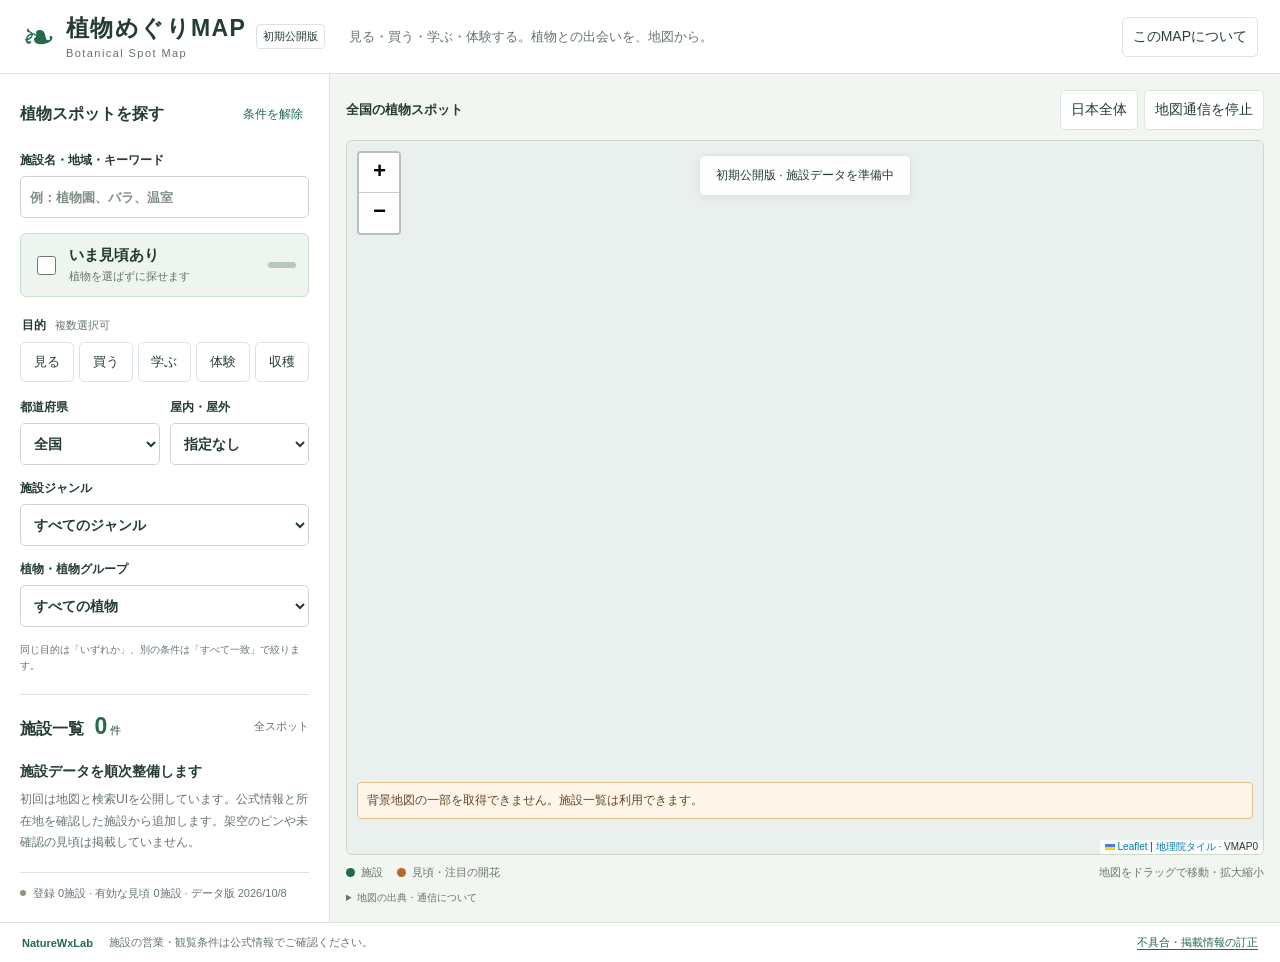
==== site/index.html @ b2788fd5 "Publish Botanical Spot Map initial search UI" ====
<!doctype html>
<html lang="ja">
<head>
  <meta charset="utf-8">
  <meta name="viewport" content="width=device-width, initial-scale=1">
  <meta name="referrer" content="no-referrer">
  <meta http-equiv="Content-Security-Policy" content="default-src 'self'; script-src 'self'; style-src 'self' 'unsafe-inline'; img-src 'self' data: https://cyberjapandata.gsi.go.jp; connect-src 'self'; object-src 'none'; base-uri 'none'; form-action 'none'; upgrade-insecure-requests">
  <title>植物めぐりMAP | Botanical Spot Map</title>
  <meta name="description" content="植物を見たい・買いたい・学びたい・体験したい場所を地図から探す、植物めぐりMAP。施設データを順次整備する初期公開版です。">
  <link rel="stylesheet" href="./vendor/leaflet.css">
  <link rel="stylesheet" href="./styles.css">
  <script src="./vendor/leaflet.js" defer></script>
  <script type="module" src="./app.mjs"></script>
</head>
<body>
  <a class="skip-link" href="#search">検索条件へ</a>
  <header class="header">
    <div class="brand"><span class="brand-icon" aria-hidden="true">❧</span><div><h1>植物めぐりMAP</h1><span class="english">Botanical Spot Map</span></div><span class="beta">初期公開版</span></div>
    <p class="tagline">見る・買う・学ぶ・体験する。植物との出会いを、地図から。</p>
    <button id="about-open" class="subtle">このMAPについて</button>
  </header>
  <main class="workspace">
    <aside class="sidebar" aria-label="検索と施設一覧">
      <form id="search" autocomplete="off">
        <div class="section-heading"><h2>植物スポットを探す</h2><button id="reset-filters" type="button" class="text-button">条件を解除</button></div>
        <label class="field">施設名・地域・キーワード<input id="query" type="search" placeholder="例：植物園、バラ、温室" maxlength="100"></label>
        <label class="peak-switch"><input id="peak" type="checkbox"><span><strong>いま見頃あり</strong><small>植物を選ばずに探せます</small></span><span class="switch-track" aria-hidden="true"></span></label>
        <fieldset class="purpose"><legend>目的 <span>複数選択可</span></legend><div class="purpose-options"><label><input type="checkbox" name="purpose" value="see"><span>見る</span></label><label><input type="checkbox" name="purpose" value="buy"><span>買う</span></label><label><input type="checkbox" name="purpose" value="learn"><span>学ぶ</span></label><label><input type="checkbox" name="purpose" value="experience"><span>体験</span></label><label><input type="checkbox" name="purpose" value="harvest"><span>収穫</span></label></div></fieldset>
        <div class="field-grid"><label class="field">都道府県<select id="prefecture"><option value="">全国</option></select></label><label class="field">屋内・屋外<select id="environment"><option value="">指定なし</option><option value="outdoor">屋外</option><option value="indoor">屋内（温室を含む）</option><option value="greenhouse">温室</option></select></label></div>
        <label class="field">施設ジャンル<select id="category"><option value="">すべてのジャンル</option></select></label>
        <label class="field">植物・植物グループ<select id="plant"><option value="">すべての植物</option></select></label>
        <p class="filter-hint">同じ目的は「いずれか」、別の条件は「すべて一致」で絞ります。</p>
      </form>
      <section class="results" aria-labelledby="result-heading"><div class="result-header"><h2 id="result-heading">施設一覧 <span id="result-count">0</span><small>件</small></h2><span id="conditions">全スポット</span></div><div id="result-list" aria-live="polite"><p>データを読み込んでいます。</p></div></section>
      <div class="data-status"><span class="status-dot" aria-hidden="true"></span><span id="data-status">公開データを確認中</span></div>
    </aside>
    <section class="map-section" aria-label="全国の植物スポット地図">
      <div class="map-toolbar"><span>全国の植物スポット</span><div><button id="show-japan" class="subtle">日本全体</button><button id="map-stop" class="subtle" aria-pressed="false">地図通信を停止</button></div></div>
      <div class="map-frame"><div id="map" aria-label="地図。矢印キーで移動し、プラス・マイナスで拡大縮小できます"></div><div id="map-message" class="map-message" role="status">施設データを準備しています</div><div id="map-error" class="map-error" role="status" hidden>背景地図の一部を取得できません。施設一覧は利用できます。</div></div>
      <div class="map-footer"><span class="legend"><i aria-hidden="true"></i>施設 <i class="peak-color" aria-hidden="true"></i>見頃・注目の開花</span><span>地図をドラッグで移動・拡大縮小</span></div>
      <details class="map-attribution"><summary>地図の出典・通信について</summary><p>背景地図：<a href="https://maps.gsi.go.jp/development/ichiran.html" target="_blank" rel="noopener noreferrer">地理院タイル（淡色地図）</a>。地図画像は国土地理院の配信先から読み込みます。配信先へIPアドレスや表示範囲に対応するタイル番号が伝わります。「地図通信を停止」で背景地図の読み込みを止められます。</p><p lang="en">Shoreline data is derived from: United States. National Imagery and Mapping Agency. "Vector Map Level 0 (VMAP0)." Bethesda, MD: Denver, CO: The Agency; USGS Information Services, 1997.</p></details>
    </section>
  </main>
  <footer class="footer"><span>NatureWxLab</span><span>施設の営業・観覧条件は公式情報でご確認ください。</span><a href="https://github.com/nature-wx-lab/botanical-spot-map/issues/new" target="_blank" rel="noopener noreferrer">不具合・掲載情報の訂正</a></footer>
  <dialog id="about"><div class="dialog-heading"><h2>植物めぐりMAPについて</h2><button id="about-close" class="subtle">閉じる</button></div><p>全国の、植物を見る・買う・学ぶ・体験する場所を探すMAPです。植物園だけでなく、専門店・直売所・体験施設なども順次登録します。</p><p><strong>現在は地図と検索UIの初期公開版です。施設・見頃データはまだ登録していません。</strong>掲載されていないことは、施設や見頃が存在しないという意味ではありません。</p><p>「いま見頃あり」は、植物・園内エリア・情報日・根拠・有効期限が確認された対象だけを検索します。季節の見頃と温室の注目の開花を扱い、例年の時期や予想を現在の見頃に置き換えません。見頃と営業中は別の情報です。</p><p>公表予想、例年の時期、イベント、情報の自動更新は今後の追加予定です。</p><h3>プライバシー</h3><p>この版は現在地の取得、会員登録、アクセス解析を行いません。検索条件をURLやブラウザの保存領域へ記録せず、検索語を外部へ送る処理はありません。ホスティング元のGitHubと背景地図の配信先には通常のWeb通信が発生します。</p><p>訂正はGitHub Issuesで受け付けます。投稿内容は公開されるため、個人の連絡先や非公開の所在地は書かないでください。</p><p><a href="https://github.com/nature-wx-lab/botanical-spot-map" target="_blank" rel="noopener noreferrer">GitHubリポジトリ・更新内容</a></p></dialog>
  <noscript><p class="noscript">地図と絞り込みにはJavaScriptが必要です。この版は施設データを準備中です。</p></noscript>
</body>
</html>
---- site/vendor/leaflet.css ----
/* required styles */

.leaflet-pane,
.leaflet-tile,
.leaflet-marker-icon,
.leaflet-marker-shadow,
.leaflet-tile-container,
.leaflet-pane > svg,
.leaflet-pane > canvas,
.leaflet-zoom-box,
.leaflet-image-layer,
.leaflet-layer {
	position: absolute;
	left: 0;
	top: 0;
	}
.leaflet-container {
	overflow: hidden;
	}
.leaflet-tile,
.leaflet-marker-icon,
.leaflet-marker-shadow {
	-webkit-user-select: none;
	   -moz-user-select: none;
	        user-select: none;
	  -webkit-user-drag: none;
	}
/* Prevents IE11 from highlighting tiles in blue */
.leaflet-tile::selection {
	background: transparent;
}
/* Safari renders non-retina tile on retina better with this, but Chrome is worse */
.leaflet-safari .leaflet-tile {
	image-rendering: -webkit-optimize-contrast;
	}
/* hack that prevents hw layers "stretching" when loading new tiles */
.leaflet-safari .leaflet-tile-container {
	width: 1600px;
	height: 1600px;
	-webkit-transform-origin: 0 0;
	}
.leaflet-marker-icon,
.leaflet-marker-shadow {
	display: block;
	}
/* .leaflet-container svg: reset svg max-width decleration shipped in Joomla! (joomla.org) 3.x */
/* .leaflet-container img: map is broken in FF if you have max-width: 100% on tiles */
.leaflet-container .leaflet-overlay-pane svg {
	max-width: none !important;
	max-height: none !important;
	}
.leaflet-container .leaflet-marker-pane img,
.leaflet-container .leaflet-shadow-pane img,
.leaflet-container .leaflet-tile-pane img,
.leaflet-container img.leaflet-image-layer,
.leaflet-container .leaflet-tile {
	max-width: none !important;
	max-height: none !important;
	width: auto;
	padding: 0;
	}

.leaflet-container img.leaflet-tile {
	/* See: https://bugs.chromium.org/p/chromium/issues/detail?id=600120 */
	mix-blend-mode: plus-lighter;
}

.leaflet-container.leaflet-touch-zoom {
	-ms-touch-action: pan-x pan-y;
	touch-action: pan-x pan-y;
	}
.leaflet-container.leaflet-touch-drag {
	-ms-touch-action: pinch-zoom;
	/* Fallback for FF which doesn't support pinch-zoom */
	touch-action: none;
	touch-action: pinch-zoom;
}
.leaflet-container.leaflet-touch-drag.leaflet-touch-zoom {
	-ms-touch-action: none;
	touch-action: none;
}
.leaflet-container {
	-webkit-tap-highlight-color: transparent;
}
.leaflet-container a {
	-webkit-tap-highlight-color: rgba(51, 181, 229, 0.4);
}
.leaflet-tile {
	filter: inherit;
	visibility: hidden;
	}
.leaflet-tile-loaded {
	visibility: inherit;
	}
.leaflet-zoom-box {
	width: 0;
	height: 0;
	-moz-box-sizing: border-box;
	     box-sizing: border-box;
	z-index: 800;
	}
/* workaround for https://bugzilla.mozilla.org/show_bug.cgi?id=888319 */
.leaflet-overlay-pane svg {
	-moz-user-select: none;
	}

.leaflet-pane         { z-index: 400; }

.leaflet-tile-pane    { z-index: 200; }
.leaflet-overlay-pane { z-index: 400; }
.leaflet-shadow-pane  { z-index: 500; }
.leaflet-marker-pane  { z-index: 600; }
.leaflet-tooltip-pane   { z-index: 650; }
.leaflet-popup-pane   { z-index: 700; }

.leaflet-map-pane canvas { z-index: 100; }
.leaflet-map-pane svg    { z-index: 200; }

.leaflet-vml-shape {
	width: 1px;
	height: 1px;
	}
.lvml {
	behavior: url(#default#VML);
	display: inline-block;
	position: absolute;
	}


/* control positioning */

.leaflet-control {
	position: relative;
	z-index: 800;
	pointer-events: visiblePainted; /* IE 9-10 doesn't have auto */
	pointer-events: auto;
	}
.leaflet-top,
.leaflet-bottom {
	position: absolute;
	z-index: 1000;
	pointer-events: none;
	}
.leaflet-top {
	top: 0;
	}
.leaflet-right {
	right: 0;
	}
.leaflet-bottom {
	bottom: 0;
	}
.leaflet-left {
	left: 0;
	}
.leaflet-control {
	float: left;
	clear: both;
	}
.leaflet-right .leaflet-control {
	float: right;
	}
.leaflet-top .leaflet-control {
	margin-top: 10px;
	}
.leaflet-bottom .leaflet-control {
	margin-bottom: 10px;
	}
.leaflet-left .leaflet-control {
	margin-left: 10px;
	}
.leaflet-right .leaflet-control {
	margin-right: 10px;
	}


/* zoom and fade animations */

.leaflet-fade-anim .leaflet-popup {
	opacity: 0;
	-webkit-transition: opacity 0.2s linear;
	   -moz-transition: opacity 0.2s linear;
	        transition: opacity 0.2s linear;
	}
.leaflet-fade-anim .leaflet-map-pane .leaflet-popup {
	opacity: 1;
	}
.leaflet-zoom-animated {
	-webkit-transform-origin: 0 0;
	    -ms-transform-origin: 0 0;
	        transform-origin: 0 0;
	}
svg.leaflet-zoom-animated {
	will-change: transform;
}

.leaflet-zoom-anim .leaflet-zoom-animated {
	-webkit-transition: -webkit-transform 0.25s cubic-bezier(0,0,0.25,1);
	   -moz-transition:    -moz-transform 0.25s cubic-bezier(0,0,0.25,1);
	        transition:         transform 0.25s cubic-bezier(0,0,0.25,1);
	}
.leaflet-zoom-anim .leaflet-tile,
.leaflet-pan-anim .leaflet-tile {
	-webkit-transition: none;
	   -moz-transition: none;
	        transition: none;
	}

.leaflet-zoom-anim .leaflet-zoom-hide {
	visibility: hidden;
	}


/* cursors */

.leaflet-interactive {
	cursor: pointer;
	}
.leaflet-grab {
	cursor: -webkit-grab;
	cursor:    -moz-grab;
	cursor:         grab;
	}
.leaflet-crosshair,
.leaflet-crosshair .leaflet-interactive {
	cursor: crosshair;
	}
.leaflet-popup-pane,
.leaflet-control {
	cursor: auto;
	}
.leaflet-dragging .leaflet-grab,
.leaflet-dragging .leaflet-grab .leaflet-interactive,
.leaflet-dragging .leaflet-marker-draggable {
	cursor: move;
	cursor: -webkit-grabbing;
	cursor:    -moz-grabbing;
	cursor:         grabbing;
	}

/* marker & overlays interactivity */
.leaflet-marker-icon,
.leaflet-marker-shadow,
.leaflet-image-layer,
.leaflet-pane > svg path,
.leaflet-tile-container {
	pointer-events: none;
	}

.leaflet-marker-icon.leaflet-interactive,
.leaflet-image-layer.leaflet-interactive,
.leaflet-pane > svg path.leaflet-interactive,
svg.leaflet-image-layer.leaflet-interactive path {
	pointer-events: visiblePainted; /* IE 9-10 doesn't have auto */
	pointer-events: auto;
	}

/* visual tweaks */

.leaflet-container {
	background: #ddd;
	outline-offset: 1px;
	}
.leaflet-container a {
	color: #0078A8;
	}
.leaflet-zoom-box {
	border: 2px dotted #38f;
	background: rgba(255,255,255,0.5);
	}


/* general typography */
.leaflet-container {
	font-family: "Helvetica Neue", Arial, Helvetica, sans-serif;
	font-size: 12px;
	font-size: 0.75rem;
	line-height: 1.5;
	}


/* general toolbar styles */

.leaflet-bar {
	box-shadow: 0 1px 5px rgba(0,0,0,0.65);
	border-radius: 4px;
	}
.leaflet-bar a {
	background-color: #fff;
	border-bottom: 1px solid #ccc;
	width: 26px;
	height: 26px;
	line-height: 26px;
	display: block;
	text-align: center;
	text-decoration: none;
	color: black;
	}
.leaflet-bar a,
.leaflet-control-layers-toggle {
	background-position: 50% 50%;
	background-repeat: no-repeat;
	display: block;
	}
.leaflet-bar a:hover,
.leaflet-bar a:focus {
	background-color: #f4f4f4;
	}
.leaflet-bar a:first-child {
	border-top-left-radius: 4px;
	border-top-right-radius: 4px;
	}
.leaflet-bar a:last-child {
	border-bottom-left-radius: 4px;
	border-bottom-right-radius: 4px;
	border-bottom: none;
	}
.leaflet-bar a.leaflet-disabled {
	cursor: default;
	background-color: #f4f4f4;
	color: #bbb;
	}

.leaflet-touch .leaflet-bar a {
	width: 30px;
	height: 30px;
	line-height: 30px;
	}
.leaflet-touch .leaflet-bar a:first-child {
	border-top-left-radius: 2px;
	border-top-right-radius: 2px;
	}
.leaflet-touch .leaflet-bar a:last-child {
	border-bottom-left-radius: 2px;
	border-bottom-right-radius: 2px;
	}

/* zoom control */

.leaflet-control-zoom-in,
.leaflet-control-zoom-out {
	font: bold 18px 'Lucida Console', Monaco, monospace;
	text-indent: 1px;
	}

.leaflet-touch .leaflet-control-zoom-in, .leaflet-touch .leaflet-control-zoom-out  {
	font-size: 22px;
	}


/* layers control */

.leaflet-control-layers {
	box-shadow: 0 1px 5px rgba(0,0,0,0.4);
	background: #fff;
	border-radius: 5px;
	}
.leaflet-control-layers-toggle {
	background-image: url(images/layers.png);
	width: 36px;
	height: 36px;
	}
.leaflet-retina .leaflet-control-layers-toggle {
	background-image: url(images/layers-2x.png);
	background-size: 26px 26px;
	}
.leaflet-touch .leaflet-control-layers-toggle {
	width: 44px;
	height: 44px;
	}
.leaflet-control-layers .leaflet-control-layers-list,
.leaflet-control-layers-expanded .leaflet-control-layers-toggle {
	display: none;
	}
.leaflet-control-layers-expanded .leaflet-control-layers-list {
	display: block;
	position: relative;
	}
.leaflet-control-layers-expanded {
	padding: 6px 10px 6px 6px;
	color: #333;
	background: #fff;
	}
.leaflet-control-layers-scrollbar {
	overflow-y: scroll;
	overflow-x: hidden;
	padding-right: 5px;
	}
.leaflet-control-layers-selector {
	margin-top: 2px;
	position: relative;
	top: 1px;
	}
.leaflet-control-layers label {
	display: block;
	font-size: 13px;
	font-size: 1.08333em;
	}
.leaflet-control-layers-separator {
	height: 0;
	border-top: 1px solid #ddd;
	margin: 5px -10px 5px -6px;
	}

/* Default icon URLs */
.leaflet-default-icon-path { /* used only in path-guessing heuristic, see L.Icon.Default */
	background-image: url(images/marker-icon.png);
	}


/* attribution and scale controls */

.leaflet-container .leaflet-control-attribution {
	background: #fff;
	background: rgba(255, 255, 255, 0.8);
	margin: 0;
	}
.leaflet-control-attribution,
.leaflet-control-scale-line {
	padding: 0 5px;
	color: #333;
	line-height: 1.4;
	}
.leaflet-control-attribution a {
	text-decoration: none;
	}
.leaflet-control-attribution a:hover,
.leaflet-control-attribution a:focus {
	text-decoration: underline;
	}
.leaflet-attribution-flag {
	display: inline !important;
	vertical-align: baseline !important;
	width: 1em;
	height: 0.6669em;
	}
.leaflet-left .leaflet-control-scale {
	margin-left: 5px;
	}
.leaflet-bottom .leaflet-control-scale {
	margin-bottom: 5px;
	}
.leaflet-control-scale-line {
	border: 2px solid #777;
	border-top: none;
	line-height: 1.1;
	padding: 2px 5px 1px;
	white-space: nowrap;
	-moz-box-sizing: border-box;
	     box-sizing: border-box;
	background: rgba(255, 255, 255, 0.8);
	text-shadow: 1px 1px #fff;
	}
.leaflet-control-scale-line:not(:first-child) {
	border-top: 2px solid #777;
	border-bottom: none;
	margin-top: -2px;
	}
.leaflet-control-scale-line:not(:first-child):not(:last-child) {
	border-bottom: 2px solid #777;
	}

.leaflet-touch .leaflet-control-attribution,
.leaflet-touch .leaflet-control-layers,
.leaflet-touch .leaflet-bar {
	box-shadow: none;
	}
.leaflet-touch .leaflet-control-layers,
.leaflet-touch .leaflet-bar {
	border: 2px solid rgba(0,0,0,0.2);
	background-clip: padding-box;
	}


/* popup */

.leaflet-popup {
	position: absolute;
	text-align: center;
	margin-bottom: 20px;
	}
.leaflet-popup-content-wrapper {
	padding: 1px;
	text-align: left;
	border-radius: 12px;
	}
.leaflet-popup-content {
	margin: 13px 24px 13px 20px;
	line-height: 1.3;
	font-size: 13px;
	font-size: 1.08333em;
	min-height: 1px;
	}
.leaflet-popup-content p {
	margin: 17px 0;
	margin: 1.3em 0;
	}
.leaflet-popup-tip-container {
	width: 40px;
	height: 20px;
	position: absolute;
	left: 50%;
	margin-top: -1px;
	margin-left: -20px;
	overflow: hidden;
	pointer-events: none;
	}
.leaflet-popup-tip {
	width: 17px;
	height: 17px;
	padding: 1px;

	margin: -10px auto 0;
	pointer-events: auto;

	-webkit-transform: rotate(45deg);
	   -moz-transform: rotate(45deg);
	    -ms-transform: rotate(45deg);
	        transform: rotate(45deg);
	}
.leaflet-popup-content-wrapper,
.leaflet-popup-tip {
	background: white;
	color: #333;
	box-shadow: 0 3px 14px rgba(0,0,0,0.4);
	}
.leaflet-container a.leaflet-popup-close-button {
	position: absolute;
	top: 0;
	right: 0;
	border: none;
	text-align: center;
	width: 24px;
	height: 24px;
	font: 16px/24px Tahoma, Verdana, sans-serif;
	color: #757575;
	text-decoration: none;
	background: transparent;
	}
.leaflet-container a.leaflet-popup-close-button:hover,
.leaflet-container a.leaflet-popup-close-button:focus {
	color: #585858;
	}
.leaflet-popup-scrolled {
	overflow: auto;
	}

.leaflet-oldie .leaflet-popup-content-wrapper {
	-ms-zoom: 1;
	}
.leaflet-oldie .leaflet-popup-tip {
	width: 24px;
	margin: 0 auto;

	-ms-filter: "progid:DXImageTransform.Microsoft.Matrix(M11=0.70710678, M12=0.70710678, M21=-0.70710678, M22=0.70710678)";
	filter: progid:DXImageTransform.Microsoft.Matrix(M11=0.70710678, M12=0.70710678, M21=-0.70710678, M22=0.70710678);
	}

.leaflet-oldie .leaflet-control-zoom,
.leaflet-oldie .leaflet-control-layers,
.leaflet-oldie .leaflet-popup-content-wrapper,
.leaflet-oldie .leaflet-popup-tip {
	border: 1px solid #999;
	}


/* div icon */

.leaflet-div-icon {
	background: #fff;
	border: 1px solid #666;
	}


/* Tooltip */
/* Base styles for the element that has a tooltip */
.leaflet-tooltip {
	position: absolute;
	padding: 6px;
	background-color: #fff;
	border: 1px solid #fff;
	border-radius: 3px;
	color: #222;
	white-space: nowrap;
	-webkit-user-select: none;
	-moz-user-select: none;
	-ms-user-select: none;
	user-select: none;
	pointer-events: none;
	box-shadow: 0 1px 3px rgba(0,0,0,0.4);
	}
.leaflet-tooltip.leaflet-interactive {
	cursor: pointer;
	pointer-events: auto;
	}
.leaflet-tooltip-top:before,
.leaflet-tooltip-bottom:before,
.leaflet-tooltip-left:before,
.leaflet-tooltip-right:before {
	position: absolute;
	pointer-events: none;
	border: 6px solid transparent;
	background: transparent;
	content: "";
	}

/* Directions */

.leaflet-tooltip-bottom {
	margin-top: 6px;
}
.leaflet-tooltip-top {
	margin-top: -6px;
}
.leaflet-tooltip-bottom:before,
.leaflet-tooltip-top:before {
	left: 50%;
	margin-left: -6px;
	}
.leaflet-tooltip-top:before {
	bottom: 0;
	margin-bottom: -12px;
	border-top-color: #fff;
	}
.leaflet-tooltip-bottom:before {
	top: 0;
	margin-top: -12px;
	margin-left: -6px;
	border-bottom-color: #fff;
	}
.leaflet-tooltip-left {
	margin-left: -6px;
}
.leaflet-tooltip-right {
	margin-left: 6px;
}
.leaflet-tooltip-left:before,
.leaflet-tooltip-right:before {
	top: 50%;
	margin-top: -6px;
	}
.leaflet-tooltip-left:before {
	right: 0;
	margin-right: -12px;
	border-left-color: #fff;
	}
.leaflet-tooltip-right:before {
	left: 0;
	margin-left: -12px;
	border-right-color: #fff;
	}

/* Printing */

@media print {
	/* Prevent printers from removing background-images of controls. */
	.leaflet-control {
		-webkit-print-color-adjust: exact;
		print-color-adjust: exact;
		}
	}
---- site/styles.css ----
:root{color-scheme:light;--ink:#253c32;--muted:#65756c;--green:#226a4a;--line:#dce5dd;--paper:#fff;--pale:#f2f6f1;--peak:#b96925;font-family:-apple-system,BlinkMacSystemFont,"Segoe UI","Noto Sans JP",sans-serif;font-size:14px}*{box-sizing:border-box}body{margin:0;color:var(--ink);background:var(--pale)}button,input,select{font:inherit}button,a,input,select,summary{touch-action:manipulation}button{cursor:pointer}a{color:var(--green);text-underline-offset:3px}:focus-visible{outline:3px solid #c68b3c;outline-offset:3px}.header{display:flex;align-items:center;gap:24px;padding:13px 22px;background:var(--paper);border-bottom:1px solid var(--line)}.brand{display:flex;align-items:center;gap:10px;white-space:nowrap}.brand-icon{font-size:40px;color:var(--green);line-height:1}h1{font-size:23px;margin:0;letter-spacing:.06em}.english{font-size:11px;letter-spacing:.13em;color:var(--muted)}.beta{border:1px solid var(--line);border-radius:4px;padding:4px 6px;font-size:11px}.tagline{margin:0;font-size:13px;color:var(--muted);flex:1}.subtle{border:1px solid var(--line);border-radius:5px;background:#fff;color:var(--ink);padding:9px 10px;min-height:40px;white-space:nowrap}.subtle:hover{background:var(--pale)}.workspace{display:grid;grid-template-columns:330px minmax(0,1fr);min-height:calc(100dvh - 116px)}.sidebar{background:#fff;border-right:1px solid var(--line);padding:20px;min-width:0}.section-heading{display:flex;align-items:center;justify-content:space-between;margin-bottom:18px}h2{font-size:16px;margin:0}.text-button{background:none;border:none;color:var(--green);font-size:12px;padding:6px;min-height:40px}.field{display:flex;flex-direction:column;gap:7px;font-size:12px;font-weight:600;margin-bottom:15px}input[type=search],select{width:100%;min-height:42px;border:1px solid #cbd7cd;border-radius:5px;background:#fff;padding:9px;color:var(--ink);font-size:14px}input::placeholder{color:#819087;font-size:13px}.peak-switch{display:flex;gap:10px;align-items:center;padding:12px;background:#edf5ee;border:1px solid #c9decf;border-radius:6px;cursor:pointer;margin:2px 0 20px}.peak-switch input{width:19px;height:19px;accent-color:var(--green)}.peak-switch strong{font-size:15px}.peak-switch small{display:block;margin-top:4px;color:var(--muted);font-size:11px}.switch-track{margin-left:auto;width:28px;height:6px;border-radius:3px;background:#b6c8b9}.peak-switch:has(input:checked){border-color:var(--green)}.peak-switch:has(input:checked) .switch-track{background:var(--green)}fieldset{border:0;padding:0;margin:0 0 17px}legend{font-size:12px;font-weight:600;margin-bottom:8px}legend span{color:var(--muted);font-weight:400;font-size:11px;margin-left:6px}.purpose-options{display:grid;grid-template-columns:repeat(5,1fr);gap:5px}.purpose-options label{position:relative;cursor:pointer}.purpose-options input{position:absolute;opacity:0;inset:0;width:100%;height:100%;margin:0}.purpose-options span{display:grid;place-items:center;border:1px solid var(--line);border-radius:5px;min-height:40px;font-size:13px}.purpose-options input:checked+span{background:var(--green);border-color:var(--green);color:#fff}.purpose-options input:focus-visible+span{outline:3px solid #c68b3c;outline-offset:2px}.field-grid{display:grid;grid-template-columns:1fr 1fr;gap:10px}.filter-hint{font-size:10px;line-height:1.6;color:var(--muted);margin:0 0 20px}.results{border-top:1px solid var(--line);padding-top:18px}.result-header{display:flex;align-items:center;justify-content:space-between;gap:10px}.result-header h2{white-space:nowrap}.result-header h2 span{font-size:23px;color:var(--green);margin-left:6px}.result-header h2 small{font-size:11px;font-weight:400;margin-left:3px}#conditions{font-size:11px;color:var(--muted);text-align:right}.empty{padding:23px 0 18px}.empty h3{font-size:14px;margin:0 0 8px}.empty p{font-size:12px;line-height:1.8;color:var(--muted);margin:0}.data-status{display:flex;gap:7px;align-items:flex-start;font-size:11px;color:var(--muted);line-height:1.6;padding-top:12px;border-top:1px solid var(--line)}.status-dot{width:6px;height:6px;border-radius:50%;background:#889980;flex-shrink:0;margin-top:5px}.map-section{display:flex;flex-direction:column;min-width:0;padding:16px}.map-toolbar{display:flex;align-items:center;justify-content:space-between;margin-bottom:10px;gap:8px}.map-toolbar>span{font-size:13px;font-weight:600}.map-toolbar>div{display:flex;gap:6px}.map-frame{position:relative;border:1px solid #ccd9cd;border-radius:6px;overflow:hidden;flex:1;min-height:460px}#map{height:100%;width:100%;position:absolute;inset:0;background:#e9f0ed}.map-message{position:absolute;top:14px;left:50%;transform:translateX(-50%);z-index:450;background:rgba(255,255,255,.96);padding:10px 16px;border:1px solid var(--line);border-radius:5px;font-size:12px;box-shadow:0 2px 8px #253c3212;max-width:calc(100% - 115px);text-align:center;pointer-events:none;line-height:1.6}.map-error{position:absolute;bottom:35px;left:10px;right:10px;z-index:450;background:#fff6e9;color:#624524;padding:9px;font-size:12px;border:1px solid #e3c28e;border-radius:4px}.map-footer{display:flex;justify-content:space-between;gap:10px;font-size:11px;color:var(--muted);padding-top:10px}.legend{display:flex;align-items:center;gap:6px}.legend i{width:9px;height:9px;border-radius:50%;background:var(--green)}.legend i.peak-color{background:var(--peak);margin-left:8px}.map-attribution{font-size:10px;color:var(--muted);line-height:1.6;padding-top:10px}.map-attribution summary{cursor:pointer}.map-attribution p{margin:8px 0;overflow-wrap:anywhere}.footer{display:flex;align-items:center;gap:16px;padding:12px 22px;border-top:1px solid var(--line);background:#fff;font-size:11px;color:var(--muted)}.footer>span:first-child{font-weight:600;color:var(--green)}.footer a{margin-left:auto}.leaflet-control-zoom a{width:40px!important;height:40px!important;line-height:40px!important}.leaflet-control-attribution{font-size:10px!important}.leaflet-container{font-family:inherit}.spot-card{border-bottom:1px solid var(--line);padding:15px 0}.spot-card button{border:0;background:none;text-align:left;padding:0;color:var(--green);font-weight:600;font-size:15px;min-height:40px}.spot-card p{font-size:12px;line-height:1.6;margin:5px 0;color:var(--muted)}.spot-card a{font-size:12px}.spot-status{color:var(--peak)!important}dialog{width:min(570px,calc(100% - 32px));border:1px solid var(--line);border-radius:8px;padding:22px;max-height:85dvh;overflow:auto;color:var(--ink)}dialog::backdrop{background:#1a302580}.dialog-heading{display:flex;align-items:center;justify-content:space-between;gap:12px}dialog p{font-size:13px;line-height:1.85}dialog h3{font-size:15px}.skip-link{position:fixed;top:-100px;left:10px;z-index:2000;background:#fff;padding:10px}.skip-link:focus{top:10px}.noscript{padding:14px}[hidden]{display:none!important}@media(max-width:1000px){.header{gap:12px}.tagline{display:none}.header>#about-open{margin-left:auto}.workspace{grid-template-columns:300px minmax(0,1fr)}.sidebar{padding:16px}.map-footer{flex-wrap:wrap}}@media(max-width:700px){.header{padding:11px 12px;gap:7px;flex-wrap:wrap}h1{font-size:20px}.brand{gap:7px}.brand-icon{font-size:32px}.beta{font-size:10px}.header>#about-open{font-size:11px;padding:7px;min-height:36px}.workspace{display:flex;flex-direction:column;min-height:0}.sidebar{border-right:0;border-bottom:1px solid var(--line);padding:16px}.section-heading{margin-bottom:10px}.field{margin-bottom:12px}.peak-switch{margin-bottom:14px}.map-section{padding:12px;order:-1}.map-frame{height:42dvh;min-height:280px;flex:none}.map-message{font-size:11px;padding:8px 10px}.map-toolbar{margin-bottom:8px}.map-toolbar>span{font-size:12px}.map-toolbar button{font-size:11px;padding:7px;min-height:40px}.map-footer{font-size:10px}.map-footer>span:last-child{display:none}.map-attribution{padding-top:7px}.footer{padding:12px;gap:8px;flex-wrap:wrap;line-height:1.6}.footer a{margin-left:0}.footer>span:nth-child(2){flex-basis:100%;order:3}}@media(prefers-reduced-motion:reduce){*{scroll-behavior:auto!important}}
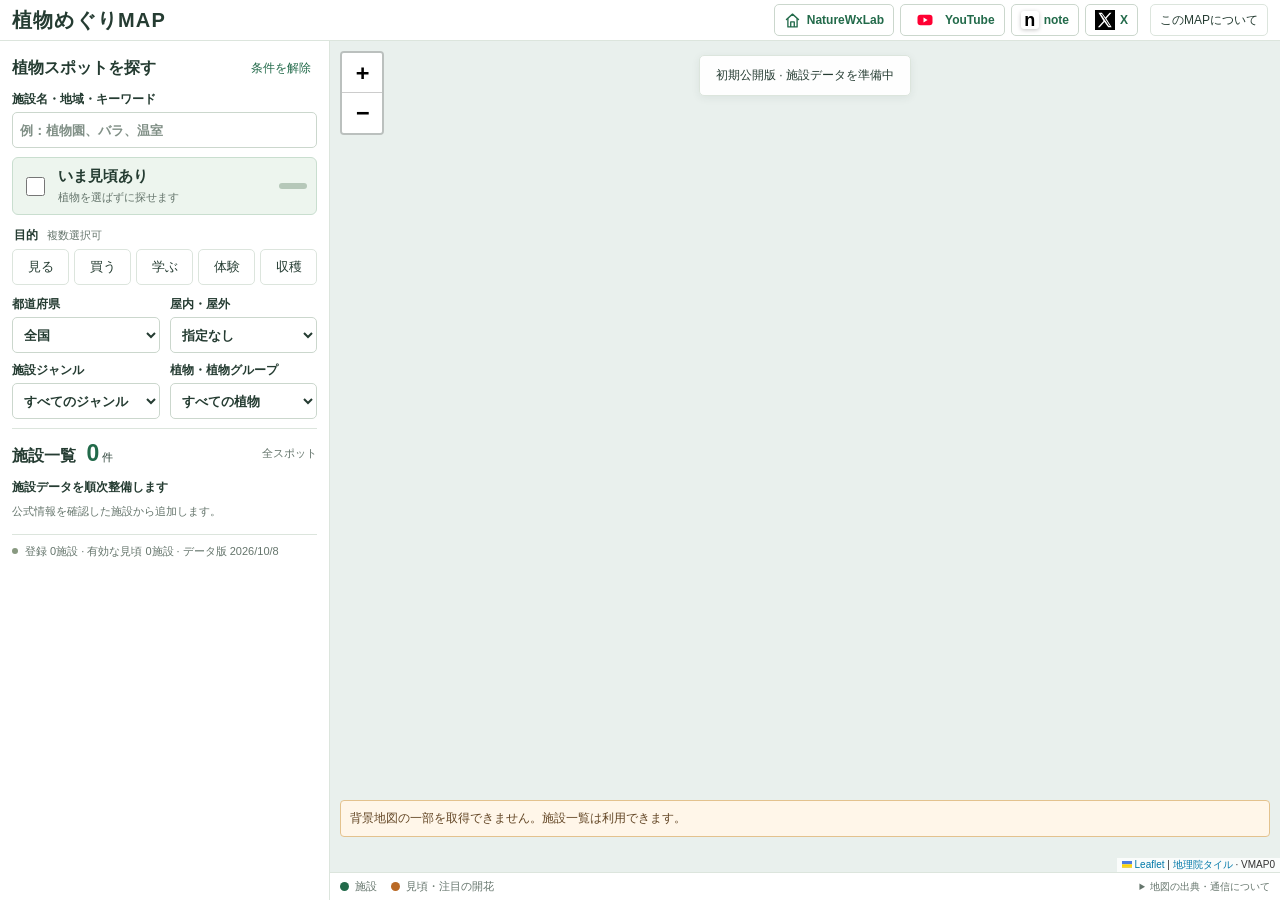
==== commit d90faa29: "Fit map to viewport and add compact official links" ====
--- a/site/index.html
+++ b/site/index.html
@@ -15,8 +15,40 @@
 <body>
   <a class="skip-link" href="#search">検索条件へ</a>
   <header class="header">
-    <div class="brand"><span class="brand-icon" aria-hidden="true">❧</span><div><h1>植物めぐりMAP</h1><span class="english">Botanical Spot Map</span></div><span class="beta">初期公開版</span></div>
-    <p class="tagline">見る・買う・学ぶ・体験する。植物との出会いを、地図から。</p>
+    <div class="brand"><h1>植物めぐりMAP</h1></div>
+    <nav class="network-links" aria-label="NatureWxLabの公式ホームページとSNS">
+      <a class="network-link home" href="https://naturewxlab.com/" aria-label="NatureWxLab公式ホームページへ戻る" title="NatureWxLab公式ホームページへ">
+        <span class="brand-home-icon" aria-hidden="true">
+          <svg viewBox="0 0 24 24" focusable="false">
+            <path d="M3.5 10.5 12 3l8.5 7.5"></path>
+            <path d="M5.5 9.5V21h13V9.5M9.5 21v-7h5v7"></path>
+          </svg>
+        </span>
+        <span class="network-label">NatureWxLab</span>
+      </a>
+      <a class="network-link youtube" href="https://www.youtube.com/@nature_wx_lab" target="_blank" rel="noopener noreferrer" aria-label="NatureWxLabのYouTube" title="YouTube">
+        <span class="sns-icon" aria-hidden="true">
+          <svg viewBox="0 0 24 24" focusable="false">
+            <rect x="2" y="5" width="20" height="14" rx="4" fill="#ff0033"></rect>
+            <path d="M10 8.8v6.4l5.4-3.2z" fill="#fff"></path>
+          </svg>
+        </span>
+        <span class="network-label">YouTube</span>
+      </a>
+      <a class="network-link note" href="https://note.com/nature_wx_lab" target="_blank" rel="noopener noreferrer" aria-label="NatureWxLabのnote" title="note">
+        <span class="sns-mark note-mark" aria-hidden="true">n</span>
+        <span class="network-label">note</span>
+      </a>
+      <a class="network-link x" href="https://x.com/nature_wx_lab" target="_blank" rel="noopener noreferrer" aria-label="NatureWxLabのX" title="X">
+        <span class="sns-mark x-mark" aria-hidden="true">
+          <svg viewBox="0 0 24 24" focusable="false">
+            <rect width="24" height="24" fill="#000"></rect>
+            <path d="M4.2 3.2h4.1l4.2 5.7 5-5.7h2.3l-6.2 7.1 6.4 10.5h-4.1l-4.6-6.4-5.6 6.4H3.4l6.8-7.7L4.2 3.2Zm3.0 1.7 9.6 14.2h1.1L8.3 4.9H7.2Z" fill="#fff"></path>
+          </svg>
+        </span>
+        <span class="network-label">X</span>
+      </a>
+    </nav>
     <button id="about-open" class="subtle">このMAPについて</button>
   </header>
   <main class="workspace">
@@ -27,22 +59,18 @@
         <label class="peak-switch"><input id="peak" type="checkbox"><span><strong>いま見頃あり</strong><small>植物を選ばずに探せます</small></span><span class="switch-track" aria-hidden="true"></span></label>
         <fieldset class="purpose"><legend>目的 <span>複数選択可</span></legend><div class="purpose-options"><label><input type="checkbox" name="purpose" value="see"><span>見る</span></label><label><input type="checkbox" name="purpose" value="buy"><span>買う</span></label><label><input type="checkbox" name="purpose" value="learn"><span>学ぶ</span></label><label><input type="checkbox" name="purpose" value="experience"><span>体験</span></label><label><input type="checkbox" name="purpose" value="harvest"><span>収穫</span></label></div></fieldset>
         <div class="field-grid"><label class="field">都道府県<select id="prefecture"><option value="">全国</option></select></label><label class="field">屋内・屋外<select id="environment"><option value="">指定なし</option><option value="outdoor">屋外</option><option value="indoor">屋内（温室を含む）</option><option value="greenhouse">温室</option></select></label></div>
-        <label class="field">施設ジャンル<select id="category"><option value="">すべてのジャンル</option></select></label>
-        <label class="field">植物・植物グループ<select id="plant"><option value="">すべての植物</option></select></label>
+        <div class="field-grid"><label class="field">施設ジャンル<select id="category"><option value="">すべてのジャンル</option></select></label><label class="field">植物・植物グループ<select id="plant"><option value="">すべての植物</option></select></label></div>
         <p class="filter-hint">同じ目的は「いずれか」、別の条件は「すべて一致」で絞ります。</p>
       </form>
       <section class="results" aria-labelledby="result-heading"><div class="result-header"><h2 id="result-heading">施設一覧 <span id="result-count">0</span><small>件</small></h2><span id="conditions">全スポット</span></div><div id="result-list" aria-live="polite"><p>データを読み込んでいます。</p></div></section>
       <div class="data-status"><span class="status-dot" aria-hidden="true"></span><span id="data-status">公開データを確認中</span></div>
     </aside>
     <section class="map-section" aria-label="全国の植物スポット地図">
-      <div class="map-toolbar"><span>全国の植物スポット</span><div><button id="show-japan" class="subtle">日本全体</button><button id="map-stop" class="subtle" aria-pressed="false">地図通信を停止</button></div></div>
       <div class="map-frame"><div id="map" aria-label="地図。矢印キーで移動し、プラス・マイナスで拡大縮小できます"></div><div id="map-message" class="map-message" role="status">施設データを準備しています</div><div id="map-error" class="map-error" role="status" hidden>背景地図の一部を取得できません。施設一覧は利用できます。</div></div>
-      <div class="map-footer"><span class="legend"><i aria-hidden="true"></i>施設 <i class="peak-color" aria-hidden="true"></i>見頃・注目の開花</span><span>地図をドラッグで移動・拡大縮小</span></div>
-      <details class="map-attribution"><summary>地図の出典・通信について</summary><p>背景地図：<a href="https://maps.gsi.go.jp/development/ichiran.html" target="_blank" rel="noopener noreferrer">地理院タイル（淡色地図）</a>。地図画像は国土地理院の配信先から読み込みます。配信先へIPアドレスや表示範囲に対応するタイル番号が伝わります。「地図通信を停止」で背景地図の読み込みを止められます。</p><p lang="en">Shoreline data is derived from: United States. National Imagery and Mapping Agency. "Vector Map Level 0 (VMAP0)." Bethesda, MD: Denver, CO: The Agency; USGS Information Services, 1997.</p></details>
+      <div class="map-footer"><span class="legend"><i aria-hidden="true"></i>施設 <i class="peak-color" aria-hidden="true"></i>見頃・注目の開花</span><details class="map-attribution"><summary>地図の出典・通信について</summary><p>背景地図：<a href="https://maps.gsi.go.jp/development/ichiran.html" target="_blank" rel="noopener noreferrer">地理院タイル（淡色地図）</a>。地図画像は国土地理院の配信先から読み込みます。配信先へIPアドレスや表示範囲に対応するタイル番号が伝わります。「地図通信を停止」で背景地図の読み込みを止められます。</p><p lang="en">Shoreline data is derived from: United States. National Imagery and Mapping Agency. "Vector Map Level 0 (VMAP0)." Bethesda, MD: Denver, CO: The Agency; USGS Information Services, 1997.</p></details></div>
     </section>
   </main>
-  <footer class="footer"><span>NatureWxLab</span><span>施設の営業・観覧条件は公式情報でご確認ください。</span><a href="https://github.com/nature-wx-lab/botanical-spot-map/issues/new" target="_blank" rel="noopener noreferrer">不具合・掲載情報の訂正</a></footer>
-  <dialog id="about"><div class="dialog-heading"><h2>植物めぐりMAPについて</h2><button id="about-close" class="subtle">閉じる</button></div><p>全国の、植物を見る・買う・学ぶ・体験する場所を探すMAPです。植物園だけでなく、専門店・直売所・体験施設なども順次登録します。</p><p><strong>現在は地図と検索UIの初期公開版です。施設・見頃データはまだ登録していません。</strong>掲載されていないことは、施設や見頃が存在しないという意味ではありません。</p><p>「いま見頃あり」は、植物・園内エリア・情報日・根拠・有効期限が確認された対象だけを検索します。季節の見頃と温室の注目の開花を扱い、例年の時期や予想を現在の見頃に置き換えません。見頃と営業中は別の情報です。</p><p>公表予想、例年の時期、イベント、情報の自動更新は今後の追加予定です。</p><h3>プライバシー</h3><p>この版は現在地の取得、会員登録、アクセス解析を行いません。検索条件をURLやブラウザの保存領域へ記録せず、検索語を外部へ送る処理はありません。ホスティング元のGitHubと背景地図の配信先には通常のWeb通信が発生します。</p><p>訂正はGitHub Issuesで受け付けます。投稿内容は公開されるため、個人の連絡先や非公開の所在地は書かないでください。</p><p><a href="https://github.com/nature-wx-lab/botanical-spot-map" target="_blank" rel="noopener noreferrer">GitHubリポジトリ・更新内容</a></p></dialog>
+  <dialog id="about"><div class="dialog-heading"><h2>植物めぐりMAPについて</h2><button id="about-close" class="subtle">閉じる</button></div><p>全国の、植物を見る・買う・学ぶ・体験する場所を探すMAPです。植物園だけでなく、専門店・直売所・体験施設なども順次登録します。</p><p><strong>現在は地図と検索UIの初期公開版です。施設・見頃データはまだ登録していません。</strong>掲載されていないことは、施設や見頃が存在しないという意味ではありません。</p><p>「いま見頃あり」は、植物・園内エリア・情報日・根拠・有効期限が確認された対象だけを検索します。季節の見頃と温室の注目の開花を扱い、例年の時期や予想を現在の見頃に置き換えません。見頃と営業中は別の情報です。</p><p>公表予想、例年の時期、イベント、情報の自動更新は今後の追加予定です。</p><h3>地図の操作</h3><div class="map-settings"><button id="show-japan" class="subtle">日本全体を表示</button><button id="map-stop" class="subtle" aria-pressed="false">地図通信を停止</button></div><h3>プライバシー</h3><p>この版は現在地の取得、会員登録、アクセス解析を行いません。検索条件をURLやブラウザの保存領域へ記録せず、検索語を外部へ送る処理はありません。ホスティング元のGitHubと背景地図の配信先には通常のWeb通信が発生します。</p><p>施設の営業・観覧条件は公式情報でご確認ください。</p><p><a href="https://github.com/nature-wx-lab/botanical-spot-map/issues/new" target="_blank" rel="noopener noreferrer">不具合・掲載情報の訂正</a>はGitHub Issuesで受け付けます。投稿内容は公開されるため、個人の連絡先や非公開の所在地は書かないでください。</p><p><a href="https://github.com/nature-wx-lab/botanical-spot-map" target="_blank" rel="noopener noreferrer">GitHubリポジトリ・更新内容</a></p></dialog>
   <noscript><p class="noscript">地図と絞り込みにはJavaScriptが必要です。この版は施設データを準備中です。</p></noscript>
 </body>
 </html>
--- a/site/styles.css
+++ b/site/styles.css
@@ -1 +1,58 @@
 :root{color-scheme:light;--ink:#253c32;--muted:#65756c;--green:#226a4a;--line:#dce5dd;--paper:#fff;--pale:#f2f6f1;--peak:#b96925;font-family:-apple-system,BlinkMacSystemFont,"Segoe UI","Noto Sans JP",sans-serif;font-size:14px}*{box-sizing:border-box}body{margin:0;color:var(--ink);background:var(--pale)}button,input,select{font:inherit}button,a,input,select,summary{touch-action:manipulation}button{cursor:pointer}a{color:var(--green);text-underline-offset:3px}:focus-visible{outline:3px solid #c68b3c;outline-offset:3px}.header{display:flex;align-items:center;gap:24px;padding:13px 22px;background:var(--paper);border-bottom:1px solid var(--line)}.brand{display:flex;align-items:center;gap:10px;white-space:nowrap}.brand-icon{font-size:40px;color:var(--green);line-height:1}h1{font-size:23px;margin:0;letter-spacing:.06em}.english{font-size:11px;letter-spacing:.13em;color:var(--muted)}.beta{border:1px solid var(--line);border-radius:4px;padding:4px 6px;font-size:11px}.tagline{margin:0;font-size:13px;color:var(--muted);flex:1}.subtle{border:1px solid var(--line);border-radius:5px;background:#fff;color:var(--ink);padding:9px 10px;min-height:40px;white-space:nowrap}.subtle:hover{background:var(--pale)}.workspace{display:grid;grid-template-columns:330px minmax(0,1fr);min-height:calc(100dvh - 116px)}.sidebar{background:#fff;border-right:1px solid var(--line);padding:20px;min-width:0}.section-heading{display:flex;align-items:center;justify-content:space-between;margin-bottom:18px}h2{font-size:16px;margin:0}.text-button{background:none;border:none;color:var(--green);font-size:12px;padding:6px;min-height:40px}.field{display:flex;flex-direction:column;gap:7px;font-size:12px;font-weight:600;margin-bottom:15px}input[type=search],select{width:100%;min-height:42px;border:1px solid #cbd7cd;border-radius:5px;background:#fff;padding:9px;color:var(--ink);font-size:14px}input::placeholder{color:#819087;font-size:13px}.peak-switch{display:flex;gap:10px;align-items:center;padding:12px;background:#edf5ee;border:1px solid #c9decf;border-radius:6px;cursor:pointer;margin:2px 0 20px}.peak-switch input{width:19px;height:19px;accent-color:var(--green)}.peak-switch strong{font-size:15px}.peak-switch small{display:block;margin-top:4px;color:var(--muted);font-size:11px}.switch-track{margin-left:auto;width:28px;height:6px;border-radius:3px;background:#b6c8b9}.peak-switch:has(input:checked){border-color:var(--green)}.peak-switch:has(input:checked) .switch-track{background:var(--green)}fieldset{border:0;padding:0;margin:0 0 17px}legend{font-size:12px;font-weight:600;margin-bottom:8px}legend span{color:var(--muted);font-weight:400;font-size:11px;margin-left:6px}.purpose-options{display:grid;grid-template-columns:repeat(5,1fr);gap:5px}.purpose-options label{position:relative;cursor:pointer}.purpose-options input{position:absolute;opacity:0;inset:0;width:100%;height:100%;margin:0}.purpose-options span{display:grid;place-items:center;border:1px solid var(--line);border-radius:5px;min-height:40px;font-size:13px}.purpose-options input:checked+span{background:var(--green);border-color:var(--green);color:#fff}.purpose-options input:focus-visible+span{outline:3px solid #c68b3c;outline-offset:2px}.field-grid{display:grid;grid-template-columns:1fr 1fr;gap:10px}.filter-hint{font-size:10px;line-height:1.6;color:var(--muted);margin:0 0 20px}.results{border-top:1px solid var(--line);padding-top:18px}.result-header{display:flex;align-items:center;justify-content:space-between;gap:10px}.result-header h2{white-space:nowrap}.result-header h2 span{font-size:23px;color:var(--green);margin-left:6px}.result-header h2 small{font-size:11px;font-weight:400;margin-left:3px}#conditions{font-size:11px;color:var(--muted);text-align:right}.empty{padding:23px 0 18px}.empty h3{font-size:14px;margin:0 0 8px}.empty p{font-size:12px;line-height:1.8;color:var(--muted);margin:0}.data-status{display:flex;gap:7px;align-items:flex-start;font-size:11px;color:var(--muted);line-height:1.6;padding-top:12px;border-top:1px solid var(--line)}.status-dot{width:6px;height:6px;border-radius:50%;background:#889980;flex-shrink:0;margin-top:5px}.map-section{display:flex;flex-direction:column;min-width:0;padding:16px}.map-toolbar{display:flex;align-items:center;justify-content:space-between;margin-bottom:10px;gap:8px}.map-toolbar>span{font-size:13px;font-weight:600}.map-toolbar>div{display:flex;gap:6px}.map-frame{position:relative;border:1px solid #ccd9cd;border-radius:6px;overflow:hidden;flex:1;min-height:460px}#map{height:100%;width:100%;position:absolute;inset:0;background:#e9f0ed}.map-message{position:absolute;top:14px;left:50%;transform:translateX(-50%);z-index:450;background:rgba(255,255,255,.96);padding:10px 16px;border:1px solid var(--line);border-radius:5px;font-size:12px;box-shadow:0 2px 8px #253c3212;max-width:calc(100% - 115px);text-align:center;pointer-events:none;line-height:1.6}.map-error{position:absolute;bottom:35px;left:10px;right:10px;z-index:450;background:#fff6e9;color:#624524;padding:9px;font-size:12px;border:1px solid #e3c28e;border-radius:4px}.map-footer{display:flex;justify-content:space-between;gap:10px;font-size:11px;color:var(--muted);padding-top:10px}.legend{display:flex;align-items:center;gap:6px}.legend i{width:9px;height:9px;border-radius:50%;background:var(--green)}.legend i.peak-color{background:var(--peak);margin-left:8px}.map-attribution{font-size:10px;color:var(--muted);line-height:1.6;padding-top:10px}.map-attribution summary{cursor:pointer}.map-attribution p{margin:8px 0;overflow-wrap:anywhere}.footer{display:flex;align-items:center;gap:16px;padding:12px 22px;border-top:1px solid var(--line);background:#fff;font-size:11px;color:var(--muted)}.footer>span:first-child{font-weight:600;color:var(--green)}.footer a{margin-left:auto}.leaflet-control-zoom a{width:40px!important;height:40px!important;line-height:40px!important}.leaflet-control-attribution{font-size:10px!important}.leaflet-container{font-family:inherit}.spot-card{border-bottom:1px solid var(--line);padding:15px 0}.spot-card button{border:0;background:none;text-align:left;padding:0;color:var(--green);font-weight:600;font-size:15px;min-height:40px}.spot-card p{font-size:12px;line-height:1.6;margin:5px 0;color:var(--muted)}.spot-card a{font-size:12px}.spot-status{color:var(--peak)!important}dialog{width:min(570px,calc(100% - 32px));border:1px solid var(--line);border-radius:8px;padding:22px;max-height:85dvh;overflow:auto;color:var(--ink)}dialog::backdrop{background:#1a302580}.dialog-heading{display:flex;align-items:center;justify-content:space-between;gap:12px}dialog p{font-size:13px;line-height:1.85}dialog h3{font-size:15px}.skip-link{position:fixed;top:-100px;left:10px;z-index:2000;background:#fff;padding:10px}.skip-link:focus{top:10px}.noscript{padding:14px}[hidden]{display:none!important}@media(max-width:1000px){.header{gap:12px}.tagline{display:none}.header>#about-open{margin-left:auto}.workspace{grid-template-columns:300px minmax(0,1fr)}.sidebar{padding:16px}.map-footer{flex-wrap:wrap}}@media(max-width:700px){.header{padding:11px 12px;gap:7px;flex-wrap:wrap}h1{font-size:20px}.brand{gap:7px}.brand-icon{font-size:32px}.beta{font-size:10px}.header>#about-open{font-size:11px;padding:7px;min-height:36px}.workspace{display:flex;flex-direction:column;min-height:0}.sidebar{border-right:0;border-bottom:1px solid var(--line);padding:16px}.section-heading{margin-bottom:10px}.field{margin-bottom:12px}.peak-switch{margin-bottom:14px}.map-section{padding:12px;order:-1}.map-frame{height:42dvh;min-height:280px;flex:none}.map-message{font-size:11px;padding:8px 10px}.map-toolbar{margin-bottom:8px}.map-toolbar>span{font-size:12px}.map-toolbar button{font-size:11px;padding:7px;min-height:40px}.map-footer{font-size:10px}.map-footer>span:last-child{display:none}.map-attribution{padding-top:7px}.footer{padding:12px;gap:8px;flex-wrap:wrap;line-height:1.6}.footer a{margin-left:0}.footer>span:nth-child(2){flex-basis:100%;order:3}}@media(prefers-reduced-motion:reduce){*{scroll-behavior:auto!important}}
+/* Compact header links reuse the existing NatureWxLab tool icons. */
+.network-links{display:flex;align-items:center;gap:6px;margin-left:auto;flex:0 0 auto}
+.network-link{display:inline-flex;align-items:center;justify-content:center;gap:5px;min-height:32px;padding:0 9px;border:1px solid #cbd7cd;border-radius:5px;color:var(--green);background:#fff;text-decoration:none;font-size:12px;font-weight:800;white-space:nowrap}
+.network-link:hover{background:#e7f0e8;border-color:var(--green)}
+.brand-home-icon{display:inline-grid;width:18px;height:18px;place-items:center}
+.brand-home-icon svg{display:block;width:17px;height:17px}
+.brand-home-icon path{fill:none;stroke:currentColor;stroke-linecap:round;stroke-linejoin:round;stroke-width:1.9}
+.sns-icon,.sns-mark{display:inline-flex;align-items:center;justify-content:center;width:18px;height:18px}
+.sns-icon svg,.x-mark svg{width:18px;height:18px;fill:currentColor}
+.youtube .sns-icon{width:30px;height:22px;background:#fff;border-radius:6px}
+.youtube .sns-icon svg{width:24px;height:18px}
+.note-mark{border-radius:3px;background:#fff;color:#000;box-shadow:0 1px 4px rgba(0,0,0,.24);font-size:18px;font-weight:900;line-height:18px}
+.x-mark{width:20px;height:20px;background:#000}
+.x-mark svg{display:block;width:20px;height:20px}
+.map-settings{display:flex;flex-wrap:wrap;gap:8px}
+.sidebar{padding:12px}
+.section-heading{margin-bottom:8px}
+.section-heading .text-button{min-height:30px}
+.field{gap:4px;margin-bottom:9px}
+input[type=search],select{min-height:36px;padding:7px;font-size:13px}
+.peak-switch{padding:9px;margin-bottom:12px}
+fieldset{margin-bottom:11px}
+legend{margin-bottom:5px}
+.purpose-options span{min-height:36px}
+.filter-hint{display:none}
+.results{padding-top:11px}
+.empty{padding:12px 0}
+.empty h3{font-size:12px;margin-bottom:6px}
+.empty p{font-size:11px}
+.data-status{padding-top:8px}
+/* The map uses the available viewport; the search panel scrolls independently. */
+body{height:100dvh;display:flex;flex-direction:column;overflow:hidden}
+.header{flex-shrink:0;flex-wrap:wrap;gap:4px 12px;padding:4px 12px}
+.header h1{font-size:20px}
+.header>#about-open{min-height:32px;padding:5px 9px;font-size:12px}
+.workspace{flex:1;min-height:0;overflow:hidden}
+.sidebar{min-height:0;overflow-y:auto;overflow-x:hidden;overscroll-behavior:contain;scrollbar-width:thin;scrollbar-color:#a4b8aa #f2f6f1}
+.map-section{padding:0;min-height:0;overflow:hidden}
+.map-frame{min-height:0;border:0;border-radius:0}
+.map-footer{position:relative;flex-shrink:0;align-items:center;min-height:28px;padding:2px 10px;background:#fff;border-top:1px solid var(--line)}
+.map-attribution{padding:0;margin-left:auto}
+.map-attribution[open]{position:absolute;bottom:0;right:0;z-index:450;width:min(480px,100%);max-height:min(260px,70dvh);overflow:auto;padding:12px;background:#fff;border:1px solid var(--line);border-radius:5px;box-shadow:0 2px 10px #253c3220}
+@media(max-width:1440px){.header .tagline{display:none}}
+@media(max-width:1000px){.header>#about-open{margin-left:0}}
+@media(max-width:800px){.header>#about-open{margin-left:auto}}
+@media(max-width:700px){
+  .workspace{overflow:auto;flex-shrink:1}
+  .sidebar{overflow:visible;flex:none}
+  .map-section{flex:none;overflow:visible}
+  .map-frame{height:58dvh;min-height:280px;flex:none}
+  .header h1{font-size:18px}
+  .network-links{order:3;flex-basis:100%;margin-left:0;justify-content:flex-end}
+  .network-link{width:40px;padding:0;min-height:40px}
+  .network-label{display:none}
+  .map-footer{flex-wrap:nowrap}
+  .map-attribution[open]{max-height:260px}
+}
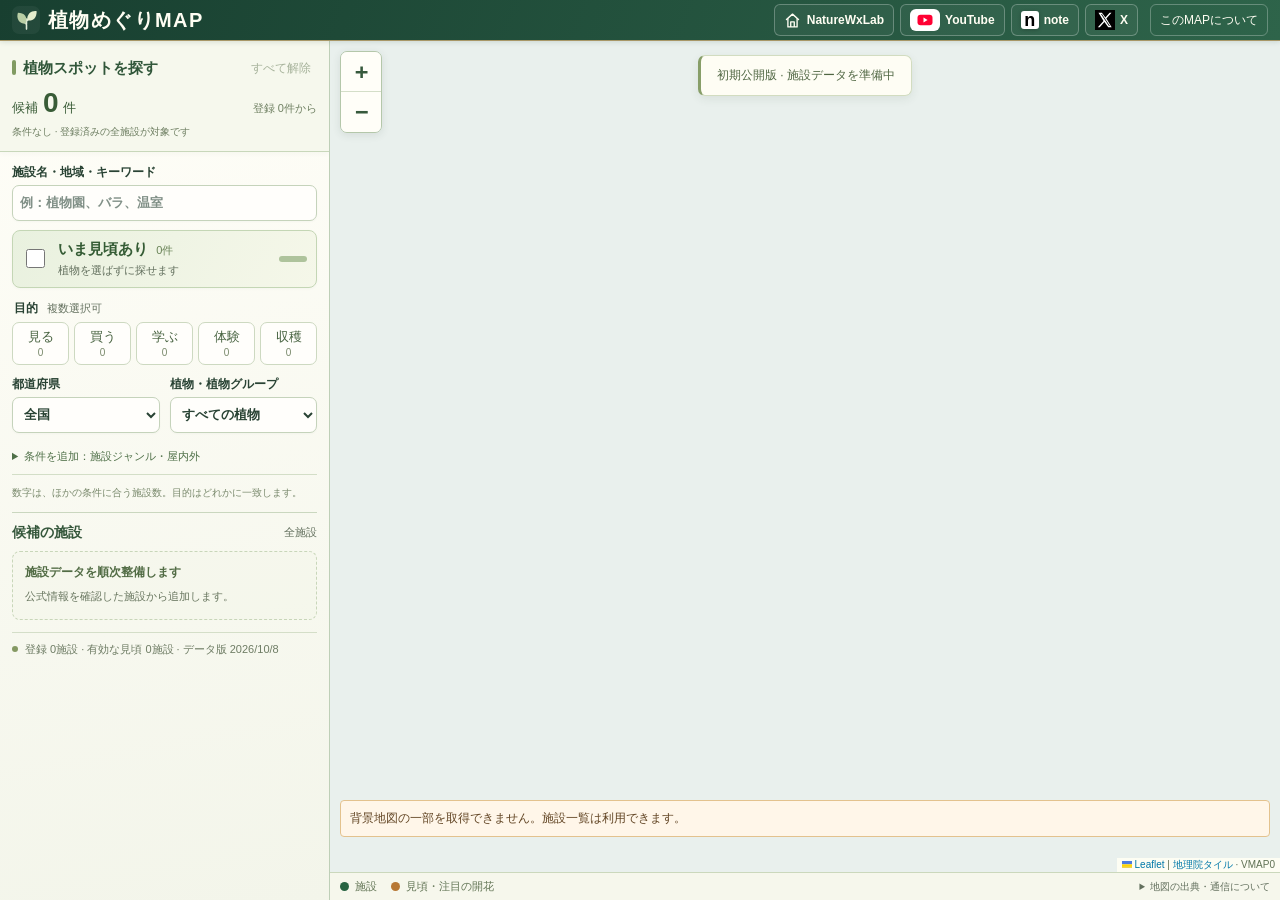
==== commit 6f7cc8fd: "Add botanical styling and progressive candidate filters with wheel zoom" ====
--- a/site/index.html
+++ b/site/index.html
@@ -15,7 +15,7 @@
 <body>
   <a class="skip-link" href="#search">検索条件へ</a>
   <header class="header">
-    <div class="brand"><h1>植物めぐりMAP</h1></div>
+    <div class="brand"><span class="brand-leaf" aria-hidden="true"><svg viewBox="0 0 32 32" focusable="false"><path class="leaf-stem" d="M16 27V14M16 21l-6-7M16 17l6-7"></path><path class="leaf-left" d="M15 20C5 20 3 12 5 6c8 0 13 5 10 14Z"></path><path class="leaf-right" d="M17 16C16 7 23 3 29 4c0 8-4 13-12 12Z"></path></svg></span><h1>植物めぐりMAP</h1></div>
     <nav class="network-links" aria-label="NatureWxLabの公式ホームページとSNS">
       <a class="network-link home" href="https://naturewxlab.com/" aria-label="NatureWxLab公式ホームページへ戻る" title="NatureWxLab公式ホームページへ">
         <span class="brand-home-icon" aria-hidden="true">
@@ -53,20 +53,28 @@
   </header>
   <main class="workspace">
     <aside class="sidebar" aria-label="検索と施設一覧">
+      <div class="search-summary">
+        <div class="section-heading"><h2>植物スポットを探す</h2><button id="reset-filters" type="button" class="text-button">すべて解除</button></div>
+        <div class="candidate-total" role="status" aria-live="polite" aria-atomic="true"><span>候補</span><strong id="result-count">0</strong><span>件</span><small id="total-count">登録 0件から</small></div>
+        <p id="search-guide">すべての登録施設を表示しています</p>
+        <div id="active-filters" class="active-filters" aria-label="選択中の条件。押すと個別に解除できます" hidden></div>
+      </div>
       <form id="search" autocomplete="off">
-        <div class="section-heading"><h2>植物スポットを探す</h2><button id="reset-filters" type="button" class="text-button">条件を解除</button></div>
         <label class="field">施設名・地域・キーワード<input id="query" type="search" placeholder="例：植物園、バラ、温室" maxlength="100"></label>
-        <label class="peak-switch"><input id="peak" type="checkbox"><span><strong>いま見頃あり</strong><small>植物を選ばずに探せます</small></span><span class="switch-track" aria-hidden="true"></span></label>
-        <fieldset class="purpose"><legend>目的 <span>複数選択可</span></legend><div class="purpose-options"><label><input type="checkbox" name="purpose" value="see"><span>見る</span></label><label><input type="checkbox" name="purpose" value="buy"><span>買う</span></label><label><input type="checkbox" name="purpose" value="learn"><span>学ぶ</span></label><label><input type="checkbox" name="purpose" value="experience"><span>体験</span></label><label><input type="checkbox" name="purpose" value="harvest"><span>収穫</span></label></div></fieldset>
-        <div class="field-grid"><label class="field">都道府県<select id="prefecture"><option value="">全国</option></select></label><label class="field">屋内・屋外<select id="environment"><option value="">指定なし</option><option value="outdoor">屋外</option><option value="indoor">屋内（温室を含む）</option><option value="greenhouse">温室</option></select></label></div>
-        <div class="field-grid"><label class="field">施設ジャンル<select id="category"><option value="">すべてのジャンル</option></select></label><label class="field">植物・植物グループ<select id="plant"><option value="">すべての植物</option></select></label></div>
-        <p class="filter-hint">同じ目的は「いずれか」、別の条件は「すべて一致」で絞ります。</p>
+        <label class="peak-switch"><input id="peak" type="checkbox"><span><strong>いま見頃あり <span id="peak-count" class="facet-count">0件</span></strong><small>植物を選ばずに探せます</small></span><span class="switch-track" aria-hidden="true"></span></label>
+        <fieldset class="purpose"><legend>目的 <span>複数選択可</span></legend><div class="purpose-options"><label><input type="checkbox" name="purpose" value="see"><span>見る<small id="purpose-count-see" class="facet-count">0</small></span></label><label><input type="checkbox" name="purpose" value="buy"><span>買う<small id="purpose-count-buy" class="facet-count">0</small></span></label><label><input type="checkbox" name="purpose" value="learn"><span>学ぶ<small id="purpose-count-learn" class="facet-count">0</small></span></label><label><input type="checkbox" name="purpose" value="experience"><span>体験<small id="purpose-count-experience" class="facet-count">0</small></span></label><label><input type="checkbox" name="purpose" value="harvest"><span>収穫<small id="purpose-count-harvest" class="facet-count">0</small></span></label></div></fieldset>
+        <div class="field-grid"><label class="field">都道府県<select id="prefecture"><option value="">全国</option></select></label><label class="field">植物・植物グループ<select id="plant"><option value="">すべての植物</option></select></label></div>
+        <details id="extra-filters" class="extra-filters"><summary>条件を追加：施設ジャンル・屋内外 <span id="extra-filter-count"></span></summary>
+          <label class="field">施設ジャンル<select id="category"><option value="">すべてのジャンル</option></select></label>
+          <label class="field">屋内・屋外<select id="environment"><option value="">指定なし</option><option value="outdoor">屋外</option><option value="indoor">屋内（温室を含む）</option><option value="greenhouse">温室</option></select></label>
+        </details>
+        <p class="filter-hint">数字は、ほかの条件に合う施設数。目的はどれかに一致します。</p>
       </form>
-      <section class="results" aria-labelledby="result-heading"><div class="result-header"><h2 id="result-heading">施設一覧 <span id="result-count">0</span><small>件</small></h2><span id="conditions">全スポット</span></div><div id="result-list" aria-live="polite"><p>データを読み込んでいます。</p></div></section>
+      <section class="results" aria-labelledby="result-heading"><div class="result-header"><h2 id="result-heading">候補の施設</h2><span id="conditions">全スポット</span></div><div id="result-list" aria-live="polite"><p>データを読み込んでいます。</p></div></section>
       <div class="data-status"><span class="status-dot" aria-hidden="true"></span><span id="data-status">公開データを確認中</span></div>
     </aside>
     <section class="map-section" aria-label="全国の植物スポット地図">
-      <div class="map-frame"><div id="map" aria-label="地図。矢印キーで移動し、プラス・マイナスで拡大縮小できます"></div><div id="map-message" class="map-message" role="status">施設データを準備しています</div><div id="map-error" class="map-error" role="status" hidden>背景地図の一部を取得できません。施設一覧は利用できます。</div></div>
+      <div class="map-frame"><div id="map" aria-label="地図。ドラッグや矢印キーで移動し、ホイールやプラス・マイナスで拡大縮小できます"></div><div id="map-message" class="map-message" role="status">施設データを準備しています</div><div id="map-error" class="map-error" role="status" hidden>背景地図の一部を取得できません。施設一覧は利用できます。</div></div>
       <div class="map-footer"><span class="legend"><i aria-hidden="true"></i>施設 <i class="peak-color" aria-hidden="true"></i>見頃・注目の開花</span><details class="map-attribution"><summary>地図の出典・通信について</summary><p>背景地図：<a href="https://maps.gsi.go.jp/development/ichiran.html" target="_blank" rel="noopener noreferrer">地理院タイル（淡色地図）</a>。地図画像は国土地理院の配信先から読み込みます。配信先へIPアドレスや表示範囲に対応するタイル番号が伝わります。「地図通信を停止」で背景地図の読み込みを止められます。</p><p lang="en">Shoreline data is derived from: United States. National Imagery and Mapping Agency. "Vector Map Level 0 (VMAP0)." Bethesda, MD: Denver, CO: The Agency; USGS Information Services, 1997.</p></details></div>
     </section>
   </main>
--- a/site/styles.css
+++ b/site/styles.css
@@ -56,3 +56,82 @@
   .map-footer{flex-wrap:nowrap}
   .map-attribution[open]{max-height:260px}
 }
+/* Botanical colors and leaf details keep the compact map layout. */
+:root{--ink:#294334;--muted:#63705e;--green:#286442;--line:#d3ddc9;--paper:#fffef8;--pale:#f4f5ec;--peak:#b77835}
+.header{background:linear-gradient(110deg,#183f30,#2e644a);border-bottom-color:#a89767;box-shadow:0 1px 5px #173e3024;position:relative;z-index:500}
+.brand{gap:8px;color:#fffef3}
+.header h1{letter-spacing:.07em;font-weight:750}
+.brand-leaf{display:grid;place-items:center;width:28px;height:28px;border-radius:7px;background:#ffffff0d;flex-shrink:0}
+.brand-leaf svg{display:block;width:25px;height:25px}
+.leaf-stem{fill:none;stroke:#dfebd8;stroke-width:2;stroke-linecap:round;stroke-linejoin:round}
+.leaf-left{fill:#b9cea5}
+.leaf-right{fill:#e5edcd}
+.network-link{border-color:#ffffff45;border-radius:6px;color:#fffef3;background:#ffffff0b;font-weight:650}
+.network-link:hover{color:#fffef3;border-color:#e2e9d2;background:#ffffff20}
+.header>#about-open{color:#fffef3;background:transparent;border-color:#ffffff45;border-radius:6px}
+.header>#about-open:hover{background:#ffffff20}
+.header :focus-visible{outline-color:#e7c980}
+.sidebar{background:linear-gradient(170deg,#fffef8,#f3f5ea);border-right-color:#becfb7;box-shadow:2px 0 7px #2943340d}
+.section-heading h2{color:#31573a;font-size:15px}
+.section-heading h2::before{content:"";display:inline-block;vertical-align:-2px;width:4px;height:15px;border-radius:2px;background:#819b62;margin-right:7px}
+.section-heading .text-button{color:#58764c}
+input[type=search],select{background:#fffefb;border-color:#c5d3bb;border-radius:7px;box-shadow:0 1px 2px #29433408}
+input[type=search]:hover,select:hover{border-color:#8ea77f}
+input[type=search]:focus-visible,select:focus-visible{outline-color:#74945d;outline-offset:1px}
+.peak-switch{background:linear-gradient(115deg,#e9f1df,#f5f7e9);border-color:#c4d6b5;border-radius:8px;box-shadow:0 1px 3px #29433408}
+.peak-switch strong{color:#355c35}
+.peak-switch:has(input:checked){background:#e0ecd5;box-shadow:inset 3px 0 0 var(--green)}
+.switch-track{background:#aec39c}
+.purpose-options span{background:#fffefb;border-color:#cdd9c1;border-radius:7px;color:#486341}
+.purpose-options label:hover span{border-color:#839d6c;background:#edf2e3}
+.purpose-options input:checked+span{background:var(--green);border-color:var(--green);color:#fffef3;box-shadow:0 1px 3px #28644225}
+.results{border-top-color:#cad7bf}
+.result-header h2{color:#35573b}
+.empty{position:relative;margin:9px 0 12px;padding:12px;border:1px dashed #c8d6b9;border-radius:8px;background:#edf2e440}
+.empty h3{color:#526c45}
+.empty p{color:#68765f}
+.data-status{border-top-color:#d4dec8;color:#6e7c64}
+.status-dot{background:#859963}
+.map-message{background:#fffef5f5;border-color:#d2dcc0;border-left:3px solid #879e68;border-radius:7px;color:#4f6642;box-shadow:0 3px 10px #29433416}
+.map-footer{background:#f6f7ec;border-top-color:#cbd8bc;color:#627555}
+.map-attribution[open]{background:#fffef8;border-color:#cbd8bc}
+.leaflet-control-zoom{border:1px solid #b4c7aa!important;border-radius:7px!important;overflow:hidden;box-shadow:0 2px 8px #2943341c!important}
+.leaflet-control-zoom a{background:#fffef8!important;color:#36593c!important;border-bottom-color:#d4dec8!important}
+.leaflet-control-zoom a:hover{background:#edf2e3!important}
+.leaflet-control-zoom a.leaflet-disabled{color:#a1ad98!important}
+.leaflet-control-attribution{background:#fffef5e8!important;color:#617356!important}
+dialog{background:#fffef8;border-color:#b9cbac;box-shadow:0 12px 48px #15342633}
+.dialog-heading h2,dialog h3{color:#35573b}
+@media(max-width:700px){.brand{gap:6px}.brand-leaf{width:24px;height:24px}.brand-leaf svg{width:22px;height:22px}}
+/* Keep the remaining-candidate count visible while browsing filters. */
+.search-summary{position:sticky;top:-12px;z-index:2;margin:-12px -12px 12px;padding:12px;background:#f6f8ed;border-bottom:1px solid #c8d7ba;box-shadow:0 2px 5px #29433408}
+.search-summary .section-heading{margin-bottom:5px}
+.candidate-total{display:flex;align-items:baseline;gap:5px;color:#395c37;font-size:13px}
+.candidate-total strong{font-size:28px;line-height:1.1;font-weight:750;letter-spacing:-.02em}
+.candidate-total small{font-size:11px;color:#708163;margin-left:auto}
+#search-guide{margin:5px 0 0;font-size:10px;line-height:1.5;color:#6c7d60}
+.active-filters{display:flex;flex-wrap:wrap;gap:5px;max-height:100px;overflow:auto;margin-top:9px}
+.filter-chip{display:inline-flex;align-items:center;gap:6px;max-width:100%;border:1px solid #b8cba7;border-radius:6px;padding:4px 7px;min-height:28px;font-size:11px;background:#e6edda;color:#365837;text-align:left}
+.filter-chip>span:first-child{overflow:hidden;text-overflow:ellipsis;white-space:nowrap}
+.filter-chip:hover{background:#d8e4c9;border-color:#72965f}
+.chip-close{font-size:15px;line-height:1;flex-shrink:0}
+.text-button:disabled{color:#87977a;cursor:default;opacity:.7}
+.purpose-options span{display:flex;flex-direction:column;justify-content:center;gap:1px;min-height:43px}
+.purpose-options .facet-count{font-size:10px;font-weight:400;color:#7a8a6c;line-height:1.1}
+.purpose-options input:checked+span .facet-count{color:#dbe6ce}
+.peak-switch .facet-count{font-size:11px;font-weight:500;color:#698357;margin-left:4px}
+.extra-filters{margin:0 0 10px;padding:0;border-bottom:1px solid #d3dec7}
+.extra-filters>summary{font-size:11px;color:#4f7048;cursor:pointer;min-height:32px;padding:7px 0}
+.extra-filters[open]>summary{margin-bottom:5px}
+.filter-hint{display:block;font-size:10px;line-height:1.5;margin:0 0 12px;color:#79896c}
+.result-header h2{font-size:14px}
+.empty-reset{border:1px solid #b8cba7;border-radius:6px;min-height:32px;padding:5px 9px;margin-top:10px;color:#355d36;background:#f9fbf4;font-size:11px}
+.empty-reset:hover{background:#e5eddb}
+@media(max-width:700px){.search-summary{position:static}}
+.spot-card{padding:11px 0}
+.spot-card>button{min-height:30px;font-size:14px}
+.spot-card>p{font-size:11px;margin:4px 0}
+.spot-detail{font-size:10px;color:#6a7f60;line-height:1.6}
+.spot-detail summary{padding:4px 0;min-height:26px;cursor:pointer}
+.spot-detail[open]{margin-top:5px;padding:6px 8px;background:#f0f4e7;border:1px solid #d3dfc5;border-radius:6px}
+.spot-detail p,.spot-detail a{font-size:11px}
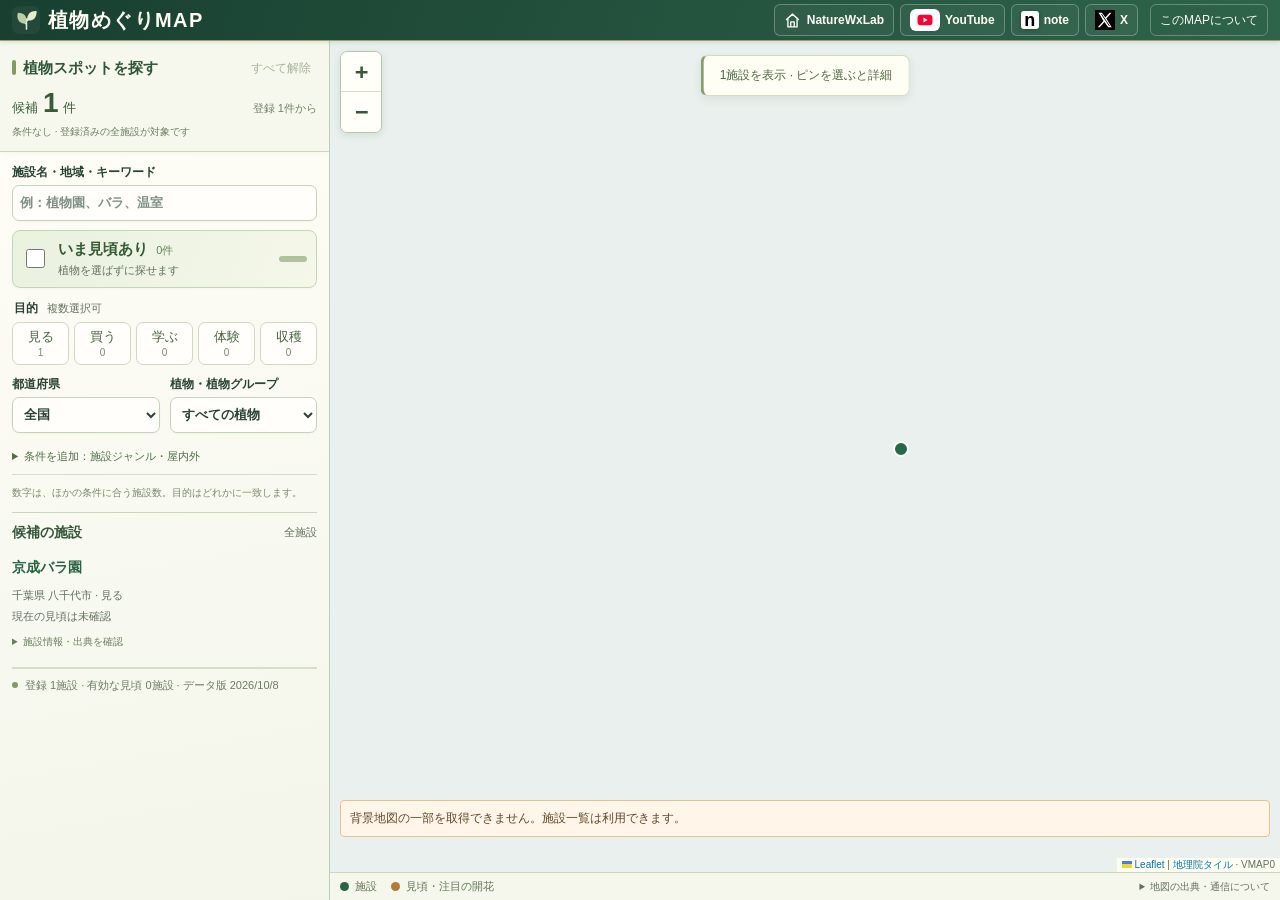
==== commit a5b0e2af: "Register Keisei Rose Garden with verified location and viewing target" ====
--- a/site/index.html
+++ b/site/index.html
@@ -78,7 +78,7 @@
       <div class="map-footer"><span class="legend"><i aria-hidden="true"></i>施設 <i class="peak-color" aria-hidden="true"></i>見頃・注目の開花</span><details class="map-attribution"><summary>地図の出典・通信について</summary><p>背景地図：<a href="https://maps.gsi.go.jp/development/ichiran.html" target="_blank" rel="noopener noreferrer">地理院タイル（淡色地図）</a>。地図画像は国土地理院の配信先から読み込みます。配信先へIPアドレスや表示範囲に対応するタイル番号が伝わります。「地図通信を停止」で背景地図の読み込みを止められます。</p><p lang="en">Shoreline data is derived from: United States. National Imagery and Mapping Agency. "Vector Map Level 0 (VMAP0)." Bethesda, MD: Denver, CO: The Agency; USGS Information Services, 1997.</p></details></div>
     </section>
   </main>
-  <dialog id="about"><div class="dialog-heading"><h2>植物めぐりMAPについて</h2><button id="about-close" class="subtle">閉じる</button></div><p>全国の、植物を見る・買う・学ぶ・体験する場所を探すMAPです。植物園だけでなく、専門店・直売所・体験施設なども順次登録します。</p><p><strong>現在は地図と検索UIの初期公開版です。施設・見頃データはまだ登録していません。</strong>掲載されていないことは、施設や見頃が存在しないという意味ではありません。</p><p>「いま見頃あり」は、植物・園内エリア・情報日・根拠・有効期限が確認された対象だけを検索します。季節の見頃と温室の注目の開花を扱い、例年の時期や予想を現在の見頃に置き換えません。見頃と営業中は別の情報です。</p><p>公表予想、例年の時期、イベント、情報の自動更新は今後の追加予定です。</p><h3>地図の操作</h3><div class="map-settings"><button id="show-japan" class="subtle">日本全体を表示</button><button id="map-stop" class="subtle" aria-pressed="false">地図通信を停止</button></div><h3>プライバシー</h3><p>この版は現在地の取得、会員登録、アクセス解析を行いません。検索条件をURLやブラウザの保存領域へ記録せず、検索語を外部へ送る処理はありません。ホスティング元のGitHubと背景地図の配信先には通常のWeb通信が発生します。</p><p>施設の営業・観覧条件は公式情報でご確認ください。</p><p><a href="https://github.com/nature-wx-lab/botanical-spot-map/issues/new" target="_blank" rel="noopener noreferrer">不具合・掲載情報の訂正</a>はGitHub Issuesで受け付けます。投稿内容は公開されるため、個人の連絡先や非公開の所在地は書かないでください。</p><p><a href="https://github.com/nature-wx-lab/botanical-spot-map" target="_blank" rel="noopener noreferrer">GitHubリポジトリ・更新内容</a></p></dialog>
-  <noscript><p class="noscript">地図と絞り込みにはJavaScriptが必要です。この版は施設データを準備中です。</p></noscript>
+  <dialog id="about"><div class="dialog-heading"><h2>植物めぐりMAPについて</h2><button id="about-close" class="subtle">閉じる</button></div><p>全国の、植物を見る・買う・学ぶ・体験する場所を探すMAPです。植物園だけでなく、専門店・直売所・体験施設なども順次登録します。</p><p><strong>現在は施設データを順次追加している初期公開版です。見頃は根拠と情報日・有効期限を確認できた対象だけ掲載します。</strong>掲載されていないことは、施設や見頃が存在しないという意味ではありません。</p><p>「いま見頃あり」は、植物・園内エリア・情報日・根拠・有効期限が確認された対象だけを検索します。季節の見頃と温室の注目の開花を扱い、例年の時期や予想を現在の見頃に置き換えません。見頃と営業中は別の情報です。</p><p>公表予想、例年の時期、イベント、情報の自動更新は今後の追加予定です。</p><h3>地図の操作</h3><div class="map-settings"><button id="show-japan" class="subtle">日本全体を表示</button><button id="map-stop" class="subtle" aria-pressed="false">地図通信を停止</button></div><h3>プライバシー</h3><p>この版は現在地の取得、会員登録、アクセス解析を行いません。検索条件をURLやブラウザの保存領域へ記録せず、検索語を外部へ送る処理はありません。ホスティング元のGitHubと背景地図の配信先には通常のWeb通信が発生します。</p><p>施設の営業・観覧条件は公式情報でご確認ください。</p><p><a href="https://github.com/nature-wx-lab/botanical-spot-map/issues/new" target="_blank" rel="noopener noreferrer">不具合・掲載情報の訂正</a>はGitHub Issuesで受け付けます。投稿内容は公開されるため、個人の連絡先や非公開の所在地は書かないでください。</p><p><a href="https://github.com/nature-wx-lab/botanical-spot-map" target="_blank" rel="noopener noreferrer">GitHubリポジトリ・更新内容</a></p></dialog>
+  <noscript><p class="noscript">地図と絞り込みにはJavaScriptが必要です。掲載施設の利用条件は公式サイトでご確認ください。</p></noscript>
 </body>
 </html>
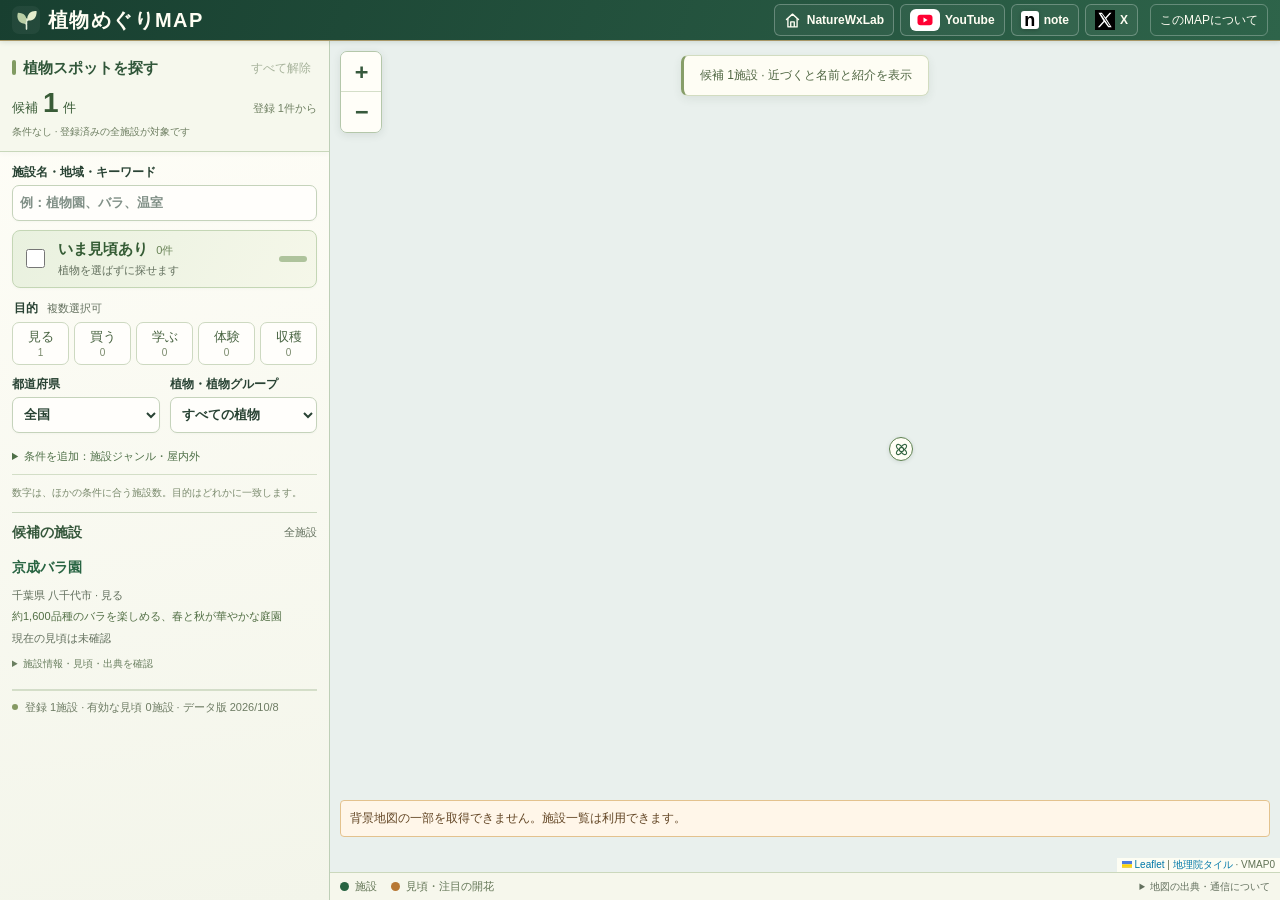
==== commit 20c44f8d: "Add genre markers, progressive map labels and sourced facility guides" ====
--- a/site/index.html
+++ b/site/index.html
@@ -78,7 +78,7 @@
       <div class="map-footer"><span class="legend"><i aria-hidden="true"></i>施設 <i class="peak-color" aria-hidden="true"></i>見頃・注目の開花</span><details class="map-attribution"><summary>地図の出典・通信について</summary><p>背景地図：<a href="https://maps.gsi.go.jp/development/ichiran.html" target="_blank" rel="noopener noreferrer">地理院タイル（淡色地図）</a>。地図画像は国土地理院の配信先から読み込みます。配信先へIPアドレスや表示範囲に対応するタイル番号が伝わります。「地図通信を停止」で背景地図の読み込みを止められます。</p><p lang="en">Shoreline data is derived from: United States. National Imagery and Mapping Agency. "Vector Map Level 0 (VMAP0)." Bethesda, MD: Denver, CO: The Agency; USGS Information Services, 1997.</p></details></div>
     </section>
   </main>
-  <dialog id="about"><div class="dialog-heading"><h2>植物めぐりMAPについて</h2><button id="about-close" class="subtle">閉じる</button></div><p>全国の、植物を見る・買う・学ぶ・体験する場所を探すMAPです。植物園だけでなく、専門店・直売所・体験施設なども順次登録します。</p><p><strong>現在は施設データを順次追加している初期公開版です。見頃は根拠と情報日・有効期限を確認できた対象だけ掲載します。</strong>掲載されていないことは、施設や見頃が存在しないという意味ではありません。</p><p>「いま見頃あり」は、植物・園内エリア・情報日・根拠・有効期限が確認された対象だけを検索します。季節の見頃と温室の注目の開花を扱い、例年の時期や予想を現在の見頃に置き換えません。見頃と営業中は別の情報です。</p><p>公表予想、例年の時期、イベント、情報の自動更新は今後の追加予定です。</p><h3>地図の操作</h3><div class="map-settings"><button id="show-japan" class="subtle">日本全体を表示</button><button id="map-stop" class="subtle" aria-pressed="false">地図通信を停止</button></div><h3>プライバシー</h3><p>この版は現在地の取得、会員登録、アクセス解析を行いません。検索条件をURLやブラウザの保存領域へ記録せず、検索語を外部へ送る処理はありません。ホスティング元のGitHubと背景地図の配信先には通常のWeb通信が発生します。</p><p>施設の営業・観覧条件は公式情報でご確認ください。</p><p><a href="https://github.com/nature-wx-lab/botanical-spot-map/issues/new" target="_blank" rel="noopener noreferrer">不具合・掲載情報の訂正</a>はGitHub Issuesで受け付けます。投稿内容は公開されるため、個人の連絡先や非公開の所在地は書かないでください。</p><p><a href="https://github.com/nature-wx-lab/botanical-spot-map" target="_blank" rel="noopener noreferrer">GitHubリポジトリ・更新内容</a></p></dialog>
+  <dialog id="about"><div class="dialog-heading"><h2>植物めぐりMAPについて</h2><button id="about-close" class="subtle">閉じる</button></div><p>全国の、植物を見る・買う・学ぶ・体験する場所を探すMAPです。植物園だけでなく、専門店・直売所・体験施設なども順次登録します。</p><p><strong>現在は施設データを順次追加している初期公開版です。見頃は根拠と情報日・有効期限を確認できた対象だけ掲載します。</strong>掲載されていないことは、施設や見頃が存在しないという意味ではありません。</p><p>「いま見頃あり」は、植物・園内エリア・情報日・根拠・有効期限が確認された対象だけを検索します。季節の見頃と温室の注目の開花を扱い、例年の時期や予想を現在の見頃に置き換えません。見頃と営業中は別の情報です。</p><p>見頃の目安（例年）は施設詳細で案内します。現在の見頃とは分けて表示し、検索の「いま見頃あり」には使いません。公表予想・イベント・情報の自動更新は今後の追加予定です。</p><h3>地図の操作</h3><div class="map-settings"><button id="show-japan" class="subtle">日本全体を表示</button><button id="map-stop" class="subtle" aria-pressed="false">地図通信を停止</button></div><h3>プライバシー</h3><p>この版は現在地の取得、会員登録、アクセス解析を行いません。検索条件をURLやブラウザの保存領域へ記録せず、検索語を外部へ送る処理はありません。ホスティング元のGitHubと背景地図の配信先には通常のWeb通信が発生します。</p><p>施設の営業・観覧条件は公式情報でご確認ください。</p><p><a href="https://github.com/nature-wx-lab/botanical-spot-map/issues/new" target="_blank" rel="noopener noreferrer">不具合・掲載情報の訂正</a>はGitHub Issuesで受け付けます。投稿内容は公開されるため、個人の連絡先や非公開の所在地は書かないでください。</p><p><a href="https://github.com/nature-wx-lab/botanical-spot-map" target="_blank" rel="noopener noreferrer">GitHubリポジトリ・更新内容</a></p></dialog>
   <noscript><p class="noscript">地図と絞り込みにはJavaScriptが必要です。掲載施設の利用条件は公式サイトでご確認ください。</p></noscript>
 </body>
 </html>
--- a/site/styles.css
+++ b/site/styles.css
@@ -135,3 +135,51 @@
 .spot-detail summary{padding:4px 0;min-height:26px;cursor:pointer}
 .spot-detail[open]{margin-top:5px;padding:6px 8px;background:#f0f4e7;border:1px solid #d3dfc5;border-radius:6px}
 .spot-detail p,.spot-detail a{font-size:11px}
+/* Genre symbols, progressively revealed map labels, and a scrollable field guide. */
+.genre-icon{display:inline-grid;place-items:center;width:34px;height:34px;border-radius:50%;background:#fffef5;color:#346541;border:2px solid #5d8050;box-shadow:0 2px 6px #203e3330;flex-shrink:0}
+.genre-icon svg{width:23px;height:23px;fill:none;stroke:currentColor;stroke-width:1.6;stroke-linecap:round;stroke-linejoin:round}
+.genre-icon.has-peak{color:#976426;border-color:#b77835;background:#fff6e6}
+.genre-marker{background:transparent;border:0}
+.genre-marker-wide .genre-icon{width:24px;height:24px;margin:5px;border-width:1.5px;box-shadow:0 1px 4px #203e3320}
+.genre-marker-wide .genre-icon svg{width:17px;height:17px}
+.genre-marker:focus-visible .genre-icon{outline:3px solid #c68b3c;outline-offset:3px}
+.map-place-tooltip{padding:0;background:transparent;border:0;box-shadow:none;color:var(--ink);margin-left:0;margin-right:0}
+.map-place-tooltip::before{display:none}
+.map-place-label{display:flex;flex-direction:column;justify-content:center;gap:3px;border:1px solid #a8be96;border-left:3px solid #6d8d57;border-radius:6px;padding:7px 10px;background:#fffef8f5;box-shadow:0 2px 7px #29433420;color:#2e5136;text-align:left;min-height:36px;white-space:normal}
+.map-place-label strong{display:block;font-size:14px;line-height:20px;white-space:nowrap;overflow:hidden;text-overflow:ellipsis}
+.map-place-label span{font-size:11px;line-height:16px;color:#647458;display:-webkit-box;-webkit-line-clamp:2;-webkit-box-orient:vertical;overflow:hidden}
+.map-place-label.has-summary{height:66px}
+.map-place-label:hover{background:#f2f6e9;border-color:#6d8d57}
+.botanical-popup .leaflet-popup-content-wrapper{background:#fffef8;border:1px solid #b2c5a0;border-radius:8px;box-shadow:0 5px 24px #163b3033}
+.botanical-popup .leaflet-popup-tip{background:#fffef8}
+.botanical-popup .leaflet-popup-content{margin:13px 16px;line-height:1.65;color:var(--ink)}
+.botanical-popup .leaflet-popup-content p{margin:6px 0;font-size:12px}
+.botanical-popup .leaflet-popup-scrolled{border-top:0;border-bottom:0;padding-right:6px;overscroll-behavior:contain;scrollbar-color:#a8b997 #f4f6ed;scrollbar-width:thin}
+.botanical-popup a.leaflet-popup-close-button{width:32px;height:32px;padding-top:5px;color:#537048;font-size:23px;z-index:1}
+.facility-heading{display:flex;align-items:center;gap:9px;padding-right:18px}
+.facility-heading .genre-icon{width:30px;height:30px;box-shadow:none}
+.facility-heading .genre-icon svg{width:20px;height:20px}
+.facility-heading h3{margin:0;font-size:18px;line-height:1.45;color:#2e573a}
+.facility-place{color:#728066;font-size:11px!important;padding-left:39px}
+.facility-summary{color:#4c6a41;font-size:12px!important;padding:8px 0 10px;border-bottom:1px solid #d6e1cc}
+.facility-info section{padding:10px 0;border-bottom:1px solid #dce5d2}
+.facility-info h4{font-size:12px;color:#335c3c;margin:0 0 5px}
+.facility-info p,.facility-info li{font-size:12px;line-height:1.75;color:#65715c;overflow-wrap:anywhere}
+.facility-info ul{margin:4px 0;padding-left:18px}
+.facility-info li+li{margin-top:4px}
+.facility-genres{display:flex;flex-wrap:wrap;gap:4px;margin:9px 0 0}
+.facility-genres span{font-size:10px;padding:2px 5px;border:1px solid #d1dec3;border-radius:4px;background:#edf3e5;color:#617a4d}
+.season-periods{display:grid;grid-template-columns:26px 1fr;gap:5px 8px;margin:7px 0;font-size:12px}
+.season-periods dt{background:#e8efdd;color:#527041;border-radius:4px;text-align:center;font-weight:600;align-self:start}
+.season-periods dd{margin:0;color:#506843}
+.facility-info .info-note{font-size:10px;color:#7a876d}
+.facility-info a{font-size:11px}
+.facility-sources{font-size:10px;color:#718366;margin-top:10px}
+.facility-sources summary{cursor:pointer;padding:5px 0;min-height:28px}
+.facility-sources p,.facility-sources li{font-size:10px}
+.facility-official{display:block!important;background:#2d6343;border:1px solid #285b3c;border-radius:6px;color:#fffef1!important;padding:9px 10px;text-align:center;text-decoration:none;font-size:12px!important;font-weight:650;margin-top:12px}
+.facility-official:hover{background:#1e4e34}
+.spot-card .spot-summary{color:#526f45}
+.spot-detail .facility-info p,.spot-detail .facility-info li,.spot-detail .season-periods{font-size:11px}
+.spot-detail .facility-genres span{font-size:9px}
+@media(max-width:700px){.botanical-popup a.leaflet-popup-close-button{width:36px;height:36px}.facility-heading h3{font-size:16px}.botanical-popup .leaflet-popup-content{margin:12px}.facility-info section{padding:8px 0}.leaflet-container:has(.botanical-popup) .leaflet-control-zoom{visibility:hidden}}
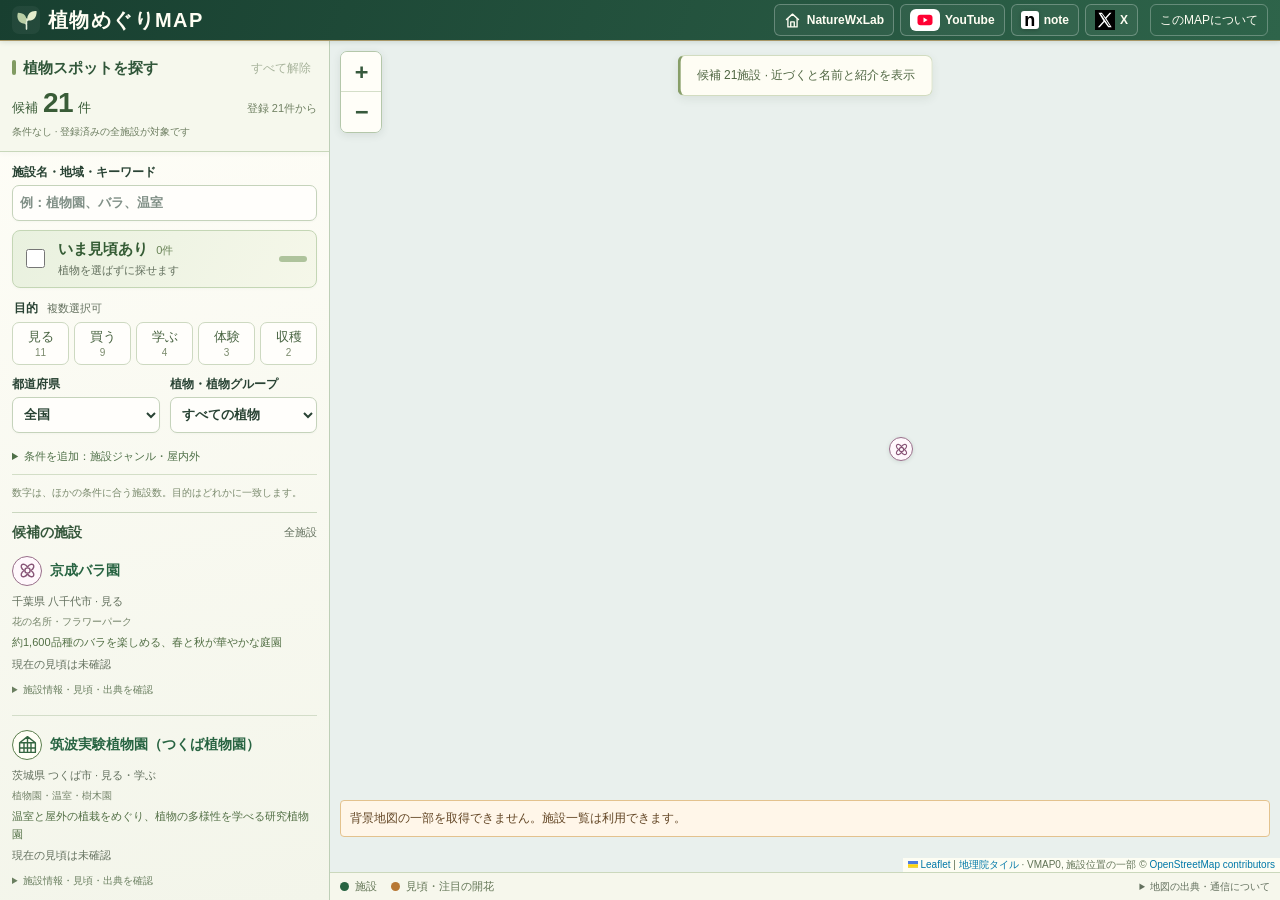
==== commit 13a66574: "Add a verified representative for every genre and distinct map icons" ====
--- a/site/index.html
+++ b/site/index.html
@@ -75,10 +75,10 @@
     </aside>
     <section class="map-section" aria-label="全国の植物スポット地図">
       <div class="map-frame"><div id="map" aria-label="地図。ドラッグや矢印キーで移動し、ホイールやプラス・マイナスで拡大縮小できます"></div><div id="map-message" class="map-message" role="status">施設データを準備しています</div><div id="map-error" class="map-error" role="status" hidden>背景地図の一部を取得できません。施設一覧は利用できます。</div></div>
-      <div class="map-footer"><span class="legend"><i aria-hidden="true"></i>施設 <i class="peak-color" aria-hidden="true"></i>見頃・注目の開花</span><details class="map-attribution"><summary>地図の出典・通信について</summary><p>背景地図：<a href="https://maps.gsi.go.jp/development/ichiran.html" target="_blank" rel="noopener noreferrer">地理院タイル（淡色地図）</a>。地図画像は国土地理院の配信先から読み込みます。配信先へIPアドレスや表示範囲に対応するタイル番号が伝わります。「地図通信を停止」で背景地図の読み込みを止められます。</p><p lang="en">Shoreline data is derived from: United States. National Imagery and Mapping Agency. "Vector Map Level 0 (VMAP0)." Bethesda, MD: Denver, CO: The Agency; USGS Information Services, 1997.</p></details></div>
+      <div class="map-footer"><span class="legend"><i aria-hidden="true"></i>施設 <i class="peak-color" aria-hidden="true"></i>見頃・注目の開花</span><details class="map-attribution"><summary>地図の出典・通信について</summary><p>背景地図：<a href="https://maps.gsi.go.jp/development/ichiran.html" target="_blank" rel="noopener noreferrer">地理院タイル（淡色地図）</a>。地図画像は国土地理院の配信先から読み込みます。配信先へIPアドレスや表示範囲に対応するタイル番号が伝わります。「地図通信を停止」で背景地図の読み込みを止められます。</p><p>施設位置の一部：© <a href="https://www.openstreetmap.org/copyright" target="_blank" rel="noopener noreferrer">OpenStreetMap contributors</a>。位置は入口を保証するものではなく、建物や敷地の代表点です。公開の<a href="./data/catalog.json" target="_blank" rel="noopener noreferrer">施設データ</a>は<a href="https://opendatacommons.org/licenses/odbl/1-0/" target="_blank" rel="noopener noreferrer">ODbL 1.0</a>で提供します。</p><p lang="en">Shoreline data is derived from: United States. National Imagery and Mapping Agency. "Vector Map Level 0 (VMAP0)." Bethesda, MD: Denver, CO: The Agency; USGS Information Services, 1997.</p></details></div>
     </section>
   </main>
-  <dialog id="about"><div class="dialog-heading"><h2>植物めぐりMAPについて</h2><button id="about-close" class="subtle">閉じる</button></div><p>全国の、植物を見る・買う・学ぶ・体験する場所を探すMAPです。植物園だけでなく、専門店・直売所・体験施設なども順次登録します。</p><p><strong>現在は施設データを順次追加している初期公開版です。見頃は根拠と情報日・有効期限を確認できた対象だけ掲載します。</strong>掲載されていないことは、施設や見頃が存在しないという意味ではありません。</p><p>「いま見頃あり」は、植物・園内エリア・情報日・根拠・有効期限が確認された対象だけを検索します。季節の見頃と温室の注目の開花を扱い、例年の時期や予想を現在の見頃に置き換えません。見頃と営業中は別の情報です。</p><p>見頃の目安（例年）は施設詳細で案内します。現在の見頃とは分けて表示し、検索の「いま見頃あり」には使いません。公表予想・イベント・情報の自動更新は今後の追加予定です。</p><h3>地図の操作</h3><div class="map-settings"><button id="show-japan" class="subtle">日本全体を表示</button><button id="map-stop" class="subtle" aria-pressed="false">地図通信を停止</button></div><h3>プライバシー</h3><p>この版は現在地の取得、会員登録、アクセス解析を行いません。検索条件をURLやブラウザの保存領域へ記録せず、検索語を外部へ送る処理はありません。ホスティング元のGitHubと背景地図の配信先には通常のWeb通信が発生します。</p><p>施設の営業・観覧条件は公式情報でご確認ください。</p><p><a href="https://github.com/nature-wx-lab/botanical-spot-map/issues/new" target="_blank" rel="noopener noreferrer">不具合・掲載情報の訂正</a>はGitHub Issuesで受け付けます。投稿内容は公開されるため、個人の連絡先や非公開の所在地は書かないでください。</p><p><a href="https://github.com/nature-wx-lab/botanical-spot-map" target="_blank" rel="noopener noreferrer">GitHubリポジトリ・更新内容</a></p></dialog>
+  <dialog id="about"><div class="dialog-heading"><h2>植物めぐりMAPについて</h2><button id="about-close" class="subtle">閉じる</button></div><p>全国の、植物を見る・買う・学ぶ・体験する場所を探すMAPです。植物園だけでなく、専門店・直売所・体験施設なども順次登録します。</p><p><strong>現在は施設データを順次追加している初期公開版です。見頃は根拠と情報日・有効期限を確認できた対象だけ掲載します。</strong>掲載されていないことは、施設や見頃が存在しないという意味ではありません。</p><p>「いま見頃あり」は、植物・園内エリア・情報日・根拠・有効期限が確認された対象だけを検索します。季節の見頃と温室の注目の開花を扱い、例年の時期や予想を現在の見頃に置き換えません。見頃と営業中は別の情報です。</p><p>見頃の目安（例年）は施設詳細で案内します。現在の見頃とは分けて表示し、検索の「いま見頃あり」には使いません。期間限定イベントは開催日と公式の案内を別に表示します。公表予想・情報の自動更新は今後の追加予定です。</p><details class="genre-guide"><summary>ジャンル別アイコンを見る</summary><ul id="genre-key" class="genre-key"></ul></details><h3>地図の操作</h3><div class="map-settings"><button id="show-japan" class="subtle">日本全体を表示</button><button id="map-stop" class="subtle" aria-pressed="false">地図通信を停止</button></div><h3>プライバシー</h3><p>この版は現在地の取得、会員登録、アクセス解析を行いません。検索条件をURLやブラウザの保存領域へ記録せず、検索語を外部へ送る処理はありません。ホスティング元のGitHubと背景地図の配信先には通常のWeb通信が発生します。</p><p>施設の営業・観覧条件は公式情報でご確認ください。</p><p><a href="https://github.com/nature-wx-lab/botanical-spot-map/issues/new" target="_blank" rel="noopener noreferrer">不具合・掲載情報の訂正</a>はGitHub Issuesで受け付けます。投稿内容は公開されるため、個人の連絡先や非公開の所在地は書かないでください。</p><p><a href="https://github.com/nature-wx-lab/botanical-spot-map" target="_blank" rel="noopener noreferrer">GitHubリポジトリ・更新内容</a></p></dialog>
   <noscript><p class="noscript">地図と絞り込みにはJavaScriptが必要です。掲載施設の利用条件は公式サイトでご確認ください。</p></noscript>
 </body>
 </html>
--- a/site/styles.css
+++ b/site/styles.css
@@ -183,3 +183,24 @@
 .spot-detail .facility-info p,.spot-detail .facility-info li,.spot-detail .season-periods{font-size:11px}
 .spot-detail .facility-genres span{font-size:9px}
 @media(max-width:700px){.botanical-popup a.leaflet-popup-close-button{width:36px;height:36px}.facility-heading h3{font-size:16px}.botanical-popup .leaflet-popup-content{margin:12px}.facility-info section{padding:8px 0}.leaflet-container:has(.botanical-popup) .leaflet-control-zoom{visibility:hidden}}
+
+/* Distinct silhouettes and restrained botanical colors work at every zoom. */
+.genre-icon.tone-petal{color:#875476;border-color:#986e89;background:#fff8fc}
+.genre-icon.tone-water{color:#326c78;border-color:#59868e;background:#f3fbfb}
+.genre-icon.tone-earth{color:#8b6639;border-color:#9a7b52;background:#fff9ed}
+.genre-icon.has-peak{color:#976426;border-color:#b77835;background:#fff6e6}
+.spot-card>button{display:flex;align-items:center;gap:8px;width:100%;line-height:1.5;padding:3px 0}
+.spot-card>button .genre-icon{width:30px;height:30px;box-shadow:none;border-width:1.5px}
+.spot-card>button .genre-icon svg{width:21px;height:21px}
+.spot-card>button:hover>span:last-child{text-decoration:underline;text-underline-offset:3px}
+.spot-card .spot-genre{font-size:10px;color:#75846a}
+.event-badge{background:#f2e8ef;border:1px solid #d9c3d1;border-radius:5px;color:#7b526e!important;padding:5px 7px;font-size:11px!important;line-height:1.6}
+.event-active{background:#e7efdb;border-color:#bfcca9;color:#476735!important}
+.event-ended,.event-cancelled{background:#eeeee7;border-color:#d5d6cd;color:#75786d!important}
+.genre-guide{font-size:12px;border-top:1px solid var(--line);border-bottom:1px solid var(--line);padding:9px 0}
+.genre-guide>summary{cursor:pointer;min-height:28px;color:#486943}
+.genre-key{list-style:none;padding:0;margin:10px 0;display:grid;grid-template-columns:1fr 1fr;gap:9px}
+.genre-key li{display:flex;align-items:center;gap:8px;font-size:11px;line-height:1.6}
+.genre-key .genre-icon{width:30px;height:30px;box-shadow:none;border-width:1.5px}
+.genre-key .genre-icon svg{width:21px;height:21px}
+@media(max-width:450px){.genre-key{grid-template-columns:1fr}.leaflet-control-attribution{max-width:100%;font-size:9px!important}.map-message{max-width:calc(100% - 90px)}}
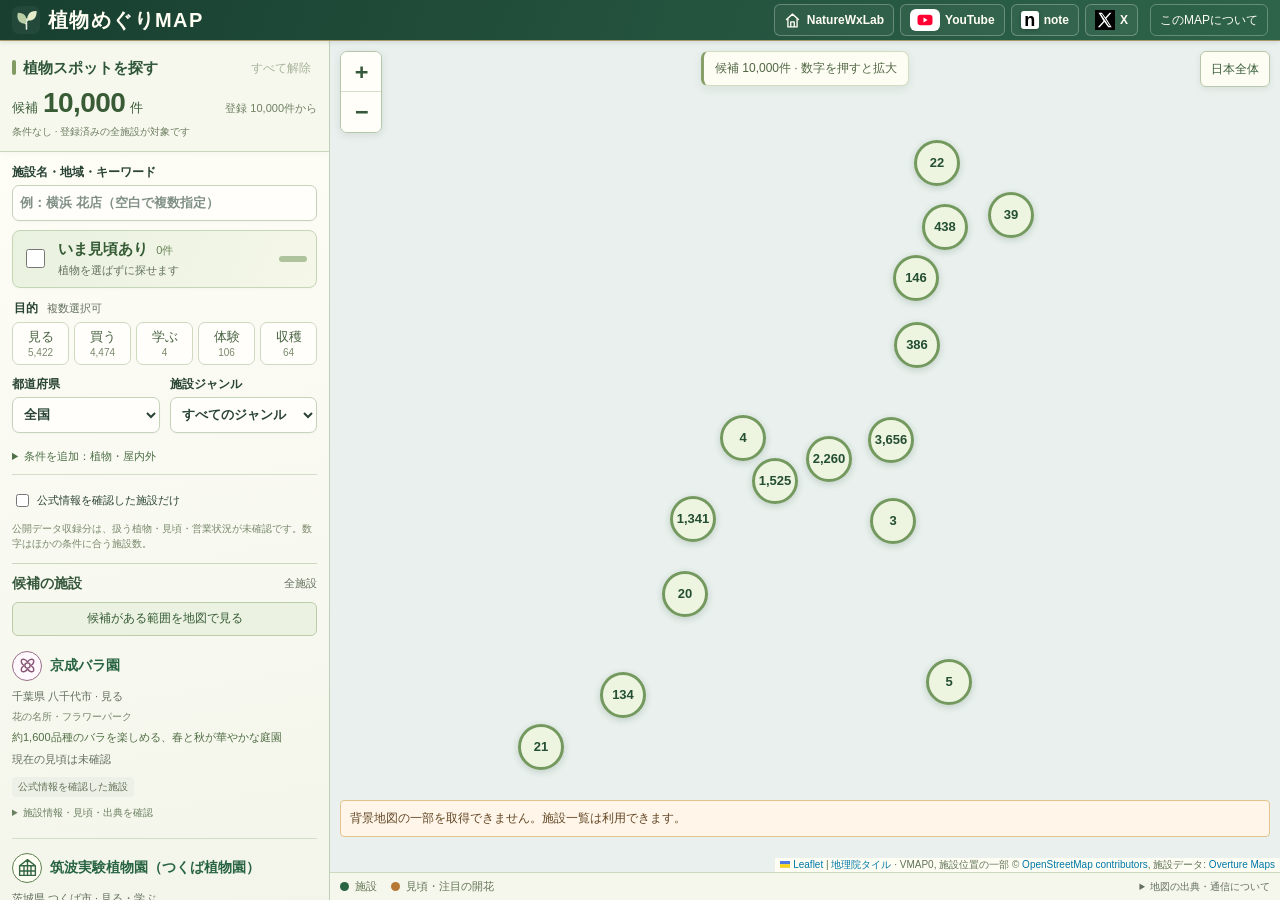
==== commit 5e4c6d99: "Add 10,000 nationwide botanical places and scalable map search" ====
--- a/site/index.html
+++ b/site/index.html
@@ -6,7 +6,7 @@
   <meta name="referrer" content="no-referrer">
   <meta http-equiv="Content-Security-Policy" content="default-src 'self'; script-src 'self'; style-src 'self' 'unsafe-inline'; img-src 'self' data: https://cyberjapandata.gsi.go.jp; connect-src 'self'; object-src 'none'; base-uri 'none'; form-action 'none'; upgrade-insecure-requests">
   <title>植物めぐりMAP | Botanical Spot Map</title>
-  <meta name="description" content="植物を見たい・買いたい・学びたい・体験したい場所を地図から探す、植物めぐりMAP。施設データを順次整備する初期公開版です。">
+  <meta name="description" content="植物を見たい・買いたい・学びたい・体験したい場所を地図から探す、植物めぐりMAP。全国の植物園・園芸店・花店などを収録しています。">
   <link rel="stylesheet" href="./vendor/leaflet.css">
   <link rel="stylesheet" href="./styles.css">
   <script src="./vendor/leaflet.js" defer></script>
@@ -60,25 +60,25 @@
         <div id="active-filters" class="active-filters" aria-label="選択中の条件。押すと個別に解除できます" hidden></div>
       </div>
       <form id="search" autocomplete="off">
-        <label class="field">施設名・地域・キーワード<input id="query" type="search" placeholder="例：植物園、バラ、温室" maxlength="100"></label>
+        <label class="field">施設名・地域・キーワード<input id="query" type="search" placeholder="例：横浜 花店（空白で複数指定）" maxlength="100"></label>
         <label class="peak-switch"><input id="peak" type="checkbox"><span><strong>いま見頃あり <span id="peak-count" class="facet-count">0件</span></strong><small>植物を選ばずに探せます</small></span><span class="switch-track" aria-hidden="true"></span></label>
         <fieldset class="purpose"><legend>目的 <span>複数選択可</span></legend><div class="purpose-options"><label><input type="checkbox" name="purpose" value="see"><span>見る<small id="purpose-count-see" class="facet-count">0</small></span></label><label><input type="checkbox" name="purpose" value="buy"><span>買う<small id="purpose-count-buy" class="facet-count">0</small></span></label><label><input type="checkbox" name="purpose" value="learn"><span>学ぶ<small id="purpose-count-learn" class="facet-count">0</small></span></label><label><input type="checkbox" name="purpose" value="experience"><span>体験<small id="purpose-count-experience" class="facet-count">0</small></span></label><label><input type="checkbox" name="purpose" value="harvest"><span>収穫<small id="purpose-count-harvest" class="facet-count">0</small></span></label></div></fieldset>
-        <div class="field-grid"><label class="field">都道府県<select id="prefecture"><option value="">全国</option></select></label><label class="field">植物・植物グループ<select id="plant"><option value="">すべての植物</option></select></label></div>
-        <details id="extra-filters" class="extra-filters"><summary>条件を追加：施設ジャンル・屋内外 <span id="extra-filter-count"></span></summary>
-          <label class="field">施設ジャンル<select id="category"><option value="">すべてのジャンル</option></select></label>
+        <div class="field-grid"><label class="field">都道府県<select id="prefecture"><option value="">全国</option></select></label><label class="field">施設ジャンル<select id="category"><option value="">すべてのジャンル</option></select></label></div>
+        <details id="extra-filters" class="extra-filters"><summary>条件を追加：植物・屋内外 <span id="extra-filter-count"></span></summary>
+          <label class="field">植物（情報のある施設）<select id="plant"><option value="">植物を指定しない</option></select></label>
           <label class="field">屋内・屋外<select id="environment"><option value="">指定なし</option><option value="outdoor">屋外</option><option value="indoor">屋内（温室を含む）</option><option value="greenhouse">温室</option></select></label>
         </details>
-        <p class="filter-hint">数字は、ほかの条件に合う施設数。目的はどれかに一致します。</p>
+        <label class="verified-filter"><input type="checkbox" id="verified-only"> 公式情報を確認した施設だけ</label><p class="filter-hint">公開データ収録分は、扱う植物・見頃・営業状況が未確認です。数字はほかの条件に合う施設数。</p>
       </form>
-      <section class="results" aria-labelledby="result-heading"><div class="result-header"><h2 id="result-heading">候補の施設</h2><span id="conditions">全スポット</span></div><div id="result-list" aria-live="polite"><p>データを読み込んでいます。</p></div></section>
+      <section class="results" aria-labelledby="result-heading"><div class="result-header"><h2 id="result-heading">候補の施設</h2><span id="conditions">全スポット</span></div><button type="button" id="fit-results" class="fit-results">候補がある範囲を地図で見る</button><div id="result-list" aria-live="polite"><p>データを読み込んでいます。</p></div><nav class="pagination" aria-label="施設一覧のページ"><button id="page-prev" type="button">前へ</button><span id="page-status">0件</span><button id="page-next" type="button">次へ</button></nav></section>
       <div class="data-status"><span class="status-dot" aria-hidden="true"></span><span id="data-status">公開データを確認中</span></div>
     </aside>
     <section class="map-section" aria-label="全国の植物スポット地図">
-      <div class="map-frame"><div id="map" aria-label="地図。ドラッグや矢印キーで移動し、ホイールやプラス・マイナスで拡大縮小できます"></div><div id="map-message" class="map-message" role="status">施設データを準備しています</div><div id="map-error" class="map-error" role="status" hidden>背景地図の一部を取得できません。施設一覧は利用できます。</div></div>
-      <div class="map-footer"><span class="legend"><i aria-hidden="true"></i>施設 <i class="peak-color" aria-hidden="true"></i>見頃・注目の開花</span><details class="map-attribution"><summary>地図の出典・通信について</summary><p>背景地図：<a href="https://maps.gsi.go.jp/development/ichiran.html" target="_blank" rel="noopener noreferrer">地理院タイル（淡色地図）</a>。地図画像は国土地理院の配信先から読み込みます。配信先へIPアドレスや表示範囲に対応するタイル番号が伝わります。「地図通信を停止」で背景地図の読み込みを止められます。</p><p>施設位置の一部：© <a href="https://www.openstreetmap.org/copyright" target="_blank" rel="noopener noreferrer">OpenStreetMap contributors</a>。位置は入口を保証するものではなく、建物や敷地の代表点です。公開の<a href="./data/catalog.json" target="_blank" rel="noopener noreferrer">施設データ</a>は<a href="https://opendatacommons.org/licenses/odbl/1-0/" target="_blank" rel="noopener noreferrer">ODbL 1.0</a>で提供します。</p><p lang="en">Shoreline data is derived from: United States. National Imagery and Mapping Agency. "Vector Map Level 0 (VMAP0)." Bethesda, MD: Denver, CO: The Agency; USGS Information Services, 1997.</p></details></div>
+      <div class="map-frame"><div id="map" aria-label="地図。ドラッグや矢印キーで移動し、ホイールやプラス・マイナスで拡大縮小できます"></div><div id="map-message" class="map-message" role="status">施設データを準備しています</div><button id="map-japan" class="map-japan" type="button">日本全体</button><div id="map-error" class="map-error" role="status" hidden>背景地図の一部を取得できません。施設一覧は利用できます。</div></div>
+      <div class="map-footer"><span class="legend"><i aria-hidden="true"></i>施設 <i class="peak-color" aria-hidden="true"></i>見頃・注目の開花</span><details class="map-attribution"><summary>地図の出典・通信について</summary><p>背景地図：<a href="https://maps.gsi.go.jp/development/ichiran.html" target="_blank" rel="noopener noreferrer">地理院タイル（淡色地図）</a>。地図画像は国土地理院の配信先から読み込みます。配信先へIPアドレスや表示範囲に対応するタイル番号が伝わります。「地図通信を停止」で背景地図の読み込みを止められます。</p><p>施設位置の一部：© <a href="https://www.openstreetmap.org/copyright" target="_blank" rel="noopener noreferrer">OpenStreetMap contributors</a>。位置は入口を保証するものではなく、建物や敷地の代表点です。個別確認分の<a href="./data/catalog.json" target="_blank" rel="noopener noreferrer">施設データ</a>は<a href="https://opendatacommons.org/licenses/odbl/1-0/" target="_blank" rel="noopener noreferrer">ODbL 1.0</a>で提供します。</p><p>全国収録：<a href="https://docs.overturemaps.org/attribution/" target="_blank" rel="noopener noreferrer">Overture Maps Places</a>。<a href="./data/nationwide.json">収録データ</a>・<a href="./data/NOTICE.txt">出典とライセンス</a>。営業や分類・位置に誤りが残る場合があります。</p><p lang="en">Shoreline data is derived from: United States. National Imagery and Mapping Agency. "Vector Map Level 0 (VMAP0)." Bethesda, MD: Denver, CO: The Agency; USGS Information Services, 1997.</p></details></div>
     </section>
   </main>
-  <dialog id="about"><div class="dialog-heading"><h2>植物めぐりMAPについて</h2><button id="about-close" class="subtle">閉じる</button></div><p>全国の、植物を見る・買う・学ぶ・体験する場所を探すMAPです。植物園だけでなく、専門店・直売所・体験施設なども順次登録します。</p><p><strong>現在は施設データを順次追加している初期公開版です。見頃は根拠と情報日・有効期限を確認できた対象だけ掲載します。</strong>掲載されていないことは、施設や見頃が存在しないという意味ではありません。</p><p>「いま見頃あり」は、植物・園内エリア・情報日・根拠・有効期限が確認された対象だけを検索します。季節の見頃と温室の注目の開花を扱い、例年の時期や予想を現在の見頃に置き換えません。見頃と営業中は別の情報です。</p><p>見頃の目安（例年）は施設詳細で案内します。現在の見頃とは分けて表示し、検索の「いま見頃あり」には使いません。期間限定イベントは開催日と公式の案内を別に表示します。公表予想・情報の自動更新は今後の追加予定です。</p><details class="genre-guide"><summary>ジャンル別アイコンを見る</summary><ul id="genre-key" class="genre-key"></ul></details><h3>地図の操作</h3><div class="map-settings"><button id="show-japan" class="subtle">日本全体を表示</button><button id="map-stop" class="subtle" aria-pressed="false">地図通信を停止</button></div><h3>プライバシー</h3><p>この版は現在地の取得、会員登録、アクセス解析を行いません。検索条件をURLやブラウザの保存領域へ記録せず、検索語を外部へ送る処理はありません。ホスティング元のGitHubと背景地図の配信先には通常のWeb通信が発生します。</p><p>施設の営業・観覧条件は公式情報でご確認ください。</p><p><a href="https://github.com/nature-wx-lab/botanical-spot-map/issues/new" target="_blank" rel="noopener noreferrer">不具合・掲載情報の訂正</a>はGitHub Issuesで受け付けます。投稿内容は公開されるため、個人の連絡先や非公開の所在地は書かないでください。</p><p><a href="https://github.com/nature-wx-lab/botanical-spot-map" target="_blank" rel="noopener noreferrer">GitHubリポジトリ・更新内容</a></p></dialog>
+  <dialog id="about"><div class="dialog-heading"><h2>植物めぐりMAPについて</h2><button id="about-close" class="subtle">閉じる</button></div><p>全国の、植物を見る・買う・学ぶ・体験する場所を探すMAPです。植物園だけでなく、専門店・直売所・体験施設なども順次登録します。</p><p><strong>全国の公開データ収録分と、公式情報を個別に確認した施設を区別して表示します。公開データは現在の営業・在庫・来訪可否や見頃を保証するものではありません。</strong>掲載されていないことは、施設や見頃が存在しないという意味ではありません。</p><p>「いま見頃あり」は、植物・園内エリア・情報日・根拠・有効期限が確認された対象だけを検索します。季節の見頃と温室の注目の開花を扱い、例年の時期や予想を現在の見頃に置き換えません。見頃と営業中は別の情報です。</p><p>見頃の目安（例年）は施設詳細で案内します。現在の見頃とは分けて表示し、検索の「いま見頃あり」には使いません。期間限定イベントは開催日と公式の案内を別に表示します。公表予想・情報の自動更新は今後の追加予定です。</p><details class="genre-guide"><summary>ジャンル別アイコンを見る</summary><ul id="genre-key" class="genre-key"></ul></details><p>全国収録分は Overture Maps Places の植物園・園芸店・花店と、自然観察向けの公園・遊歩道などから選別しています。地域や分類に偏りがあり、地域・ジャンルの網羅を保証しません。植物・屋内外が未確認の施設はその条件での検索から外れます。<a href="./data/NOTICE.txt">収録条件・出典・利用条件</a></p><h3>地図の操作</h3><p>数字は近くにある候補の件数です。押すと拡大し、近づくとジャンルのアイコン・名称が現れます。施設を押すと詳細を表示します。最大倍率で重なる場合は数字から施設を選べます。</p><div class="map-settings"><button id="show-japan" class="subtle">日本全体を表示</button><button id="map-stop" class="subtle" aria-pressed="false">地図通信を停止</button></div><h3>プライバシー</h3><p>この版は現在地の取得、会員登録、アクセス解析を行いません。検索条件をURLやブラウザの保存領域へ記録せず、検索語を外部へ送る処理はありません。ホスティング元のGitHubと背景地図の配信先には通常のWeb通信が発生します。</p><p>施設の営業・観覧条件は公式情報でご確認ください。</p><p><a href="https://github.com/nature-wx-lab/botanical-spot-map/issues/new" target="_blank" rel="noopener noreferrer">不具合・掲載情報の訂正</a>はGitHub Issuesで受け付けます。投稿内容は公開されるため、個人の連絡先や非公開の所在地は書かないでください。</p><p><a href="https://github.com/nature-wx-lab/botanical-spot-map" target="_blank" rel="noopener noreferrer">GitHubリポジトリ・更新内容</a></p></dialog>
   <noscript><p class="noscript">地図と絞り込みにはJavaScriptが必要です。掲載施設の利用条件は公式サイトでご確認ください。</p></noscript>
 </body>
 </html>
--- a/site/styles.css
+++ b/site/styles.css
@@ -204,3 +204,21 @@
 .genre-key .genre-icon{width:30px;height:30px;box-shadow:none;border-width:1.5px}
 .genre-key .genre-icon svg{width:21px;height:21px}
 @media(max-width:450px){.genre-key{grid-template-columns:1fr}.leaflet-control-attribution{max-width:100%;font-size:9px!important}.map-message{max-width:calc(100% - 90px)}}
+.plant-cluster{border:0;background:transparent}
+.cluster-count{display:grid;place-items:center;width:46px;height:46px;border-radius:50%;background:#edf4dff5;border:3px solid #73995e;color:#244f32;box-shadow:0 2px 7px #234b3233;font-size:13px;font-weight:750;font-variant-numeric:tabular-nums}
+.plant-cluster:hover .cluster-count{background:#d5e5bf;border-color:#396c44}
+.plant-cluster:focus-visible .cluster-count{outline:3px solid #c68b3c;outline-offset:3px}
+.cluster-list{display:flex;flex-direction:column;gap:7px}
+.cluster-list button{border:1px solid var(--line);border-radius:5px;background:#f6f8ed;padding:8px;text-align:left;color:var(--green)}
+.verified-filter{display:flex;align-items:center;gap:5px;min-height:32px;font-size:11px;margin:4px 0}
+.verified-filter input{accent-color:var(--green)}
+.fit-results{width:100%;min-height:34px;border:1px solid #bccca9;background:#ecf2e1;color:#355c36;border-radius:6px;font-size:12px;margin:9px 0 1px}
+.pagination{display:flex;align-items:center;justify-content:space-between;gap:6px;padding:12px 0;font-size:11px}
+.pagination button{min-height:36px;border:1px solid #b7caaa;border-radius:6px;background:#fffef8;color:var(--green);padding:6px 12px}
+.pagination button:disabled,.fit-results:disabled{opacity:.4;cursor:default}
+.source-tier{display:inline-block;font-size:10px!important;padding:2px 6px;background:#edf0e7;color:#627257!important;border-radius:4px}
+.map-japan{position:absolute;right:10px;top:10px;z-index:450;min-height:36px;padding:6px 10px;border:1px solid #b8c7a9;border-radius:6px;background:#fffef5f5;color:#395e39;font-size:12px;box-shadow:0 2px 6px #29433416}
+.map-frame:has(.botanical-popup) .map-japan{visibility:hidden}
+.map-message{max-width:calc(100% - 205px);padding:7px 11px;top:10px}
+.spot-card>button>span:last-child{overflow-wrap:anywhere;min-width:0}
+@media(max-width:700px){.map-message{left:60px;transform:none;max-width:calc(100% - 160px);font-size:10px;padding:5px 8px}.pagination button,.fit-results{min-height:42px}.map-japan{font-size:11px;padding:6px 8px}}
